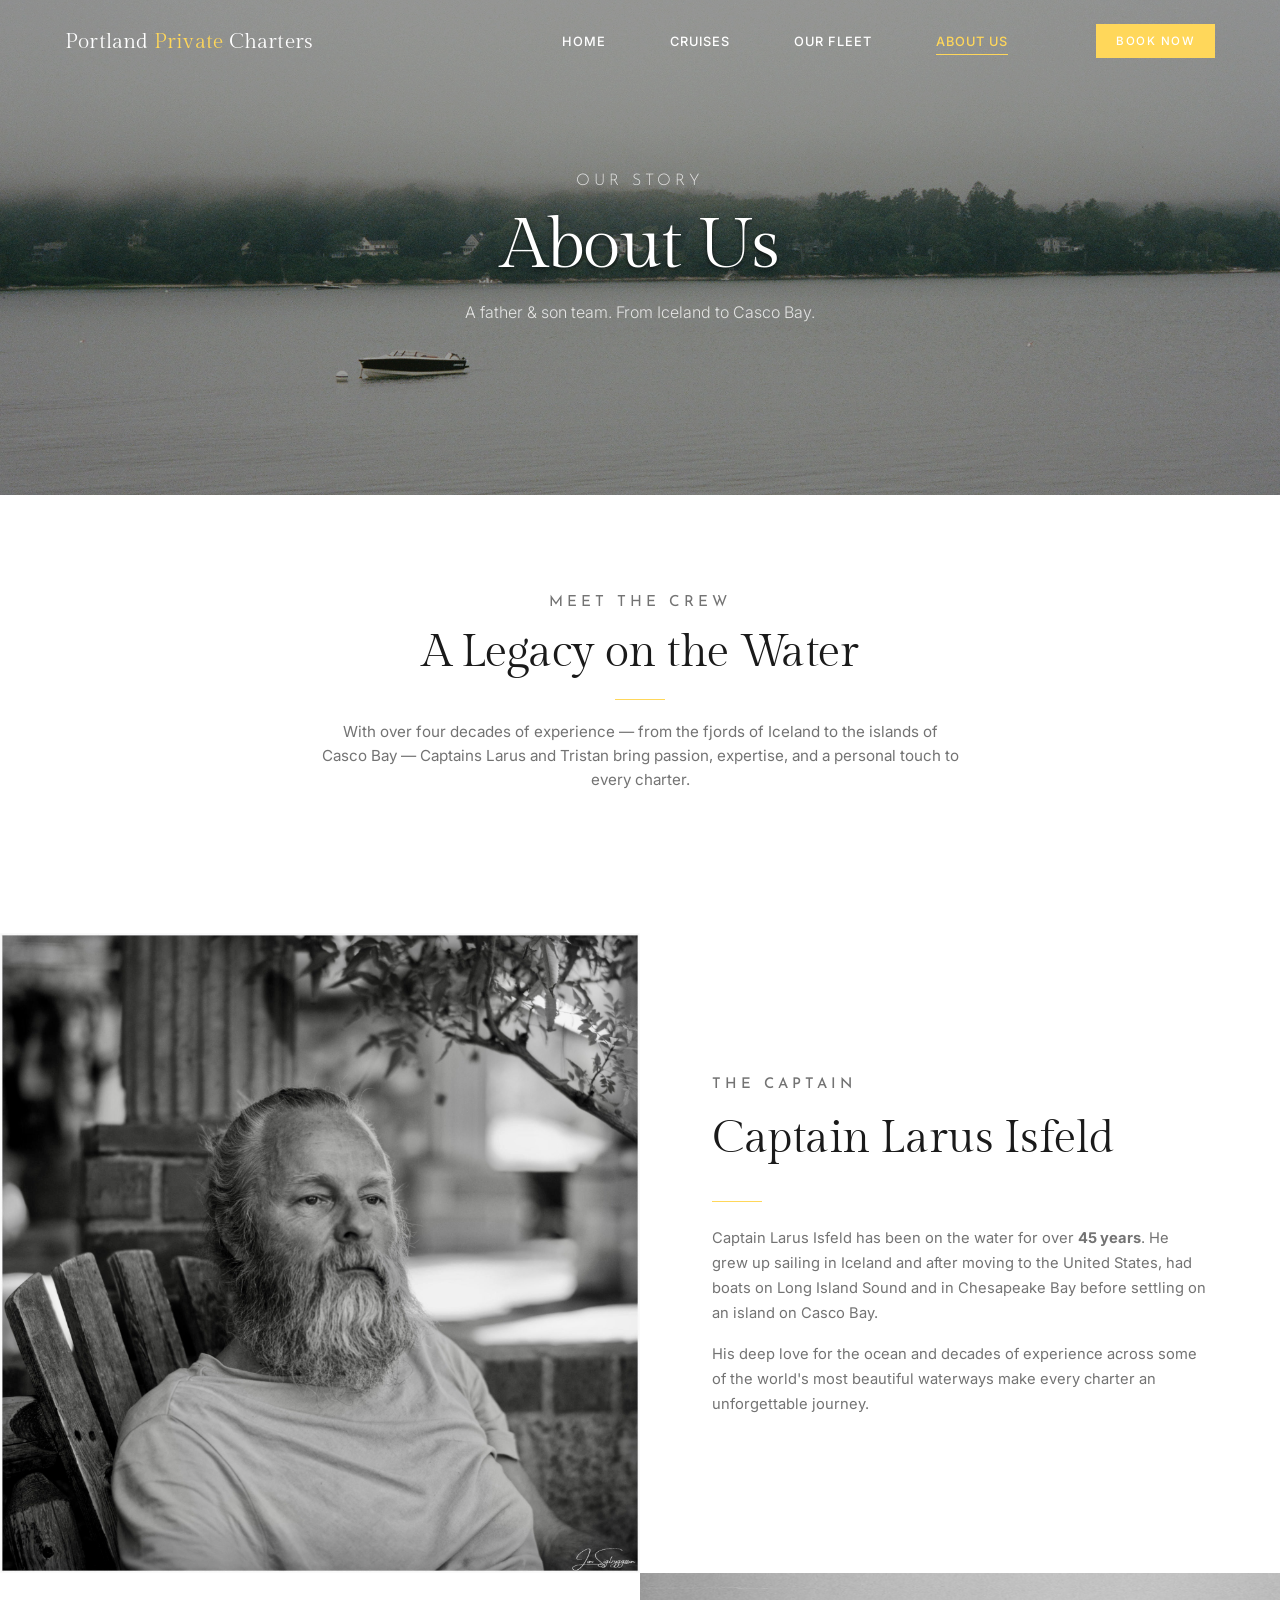
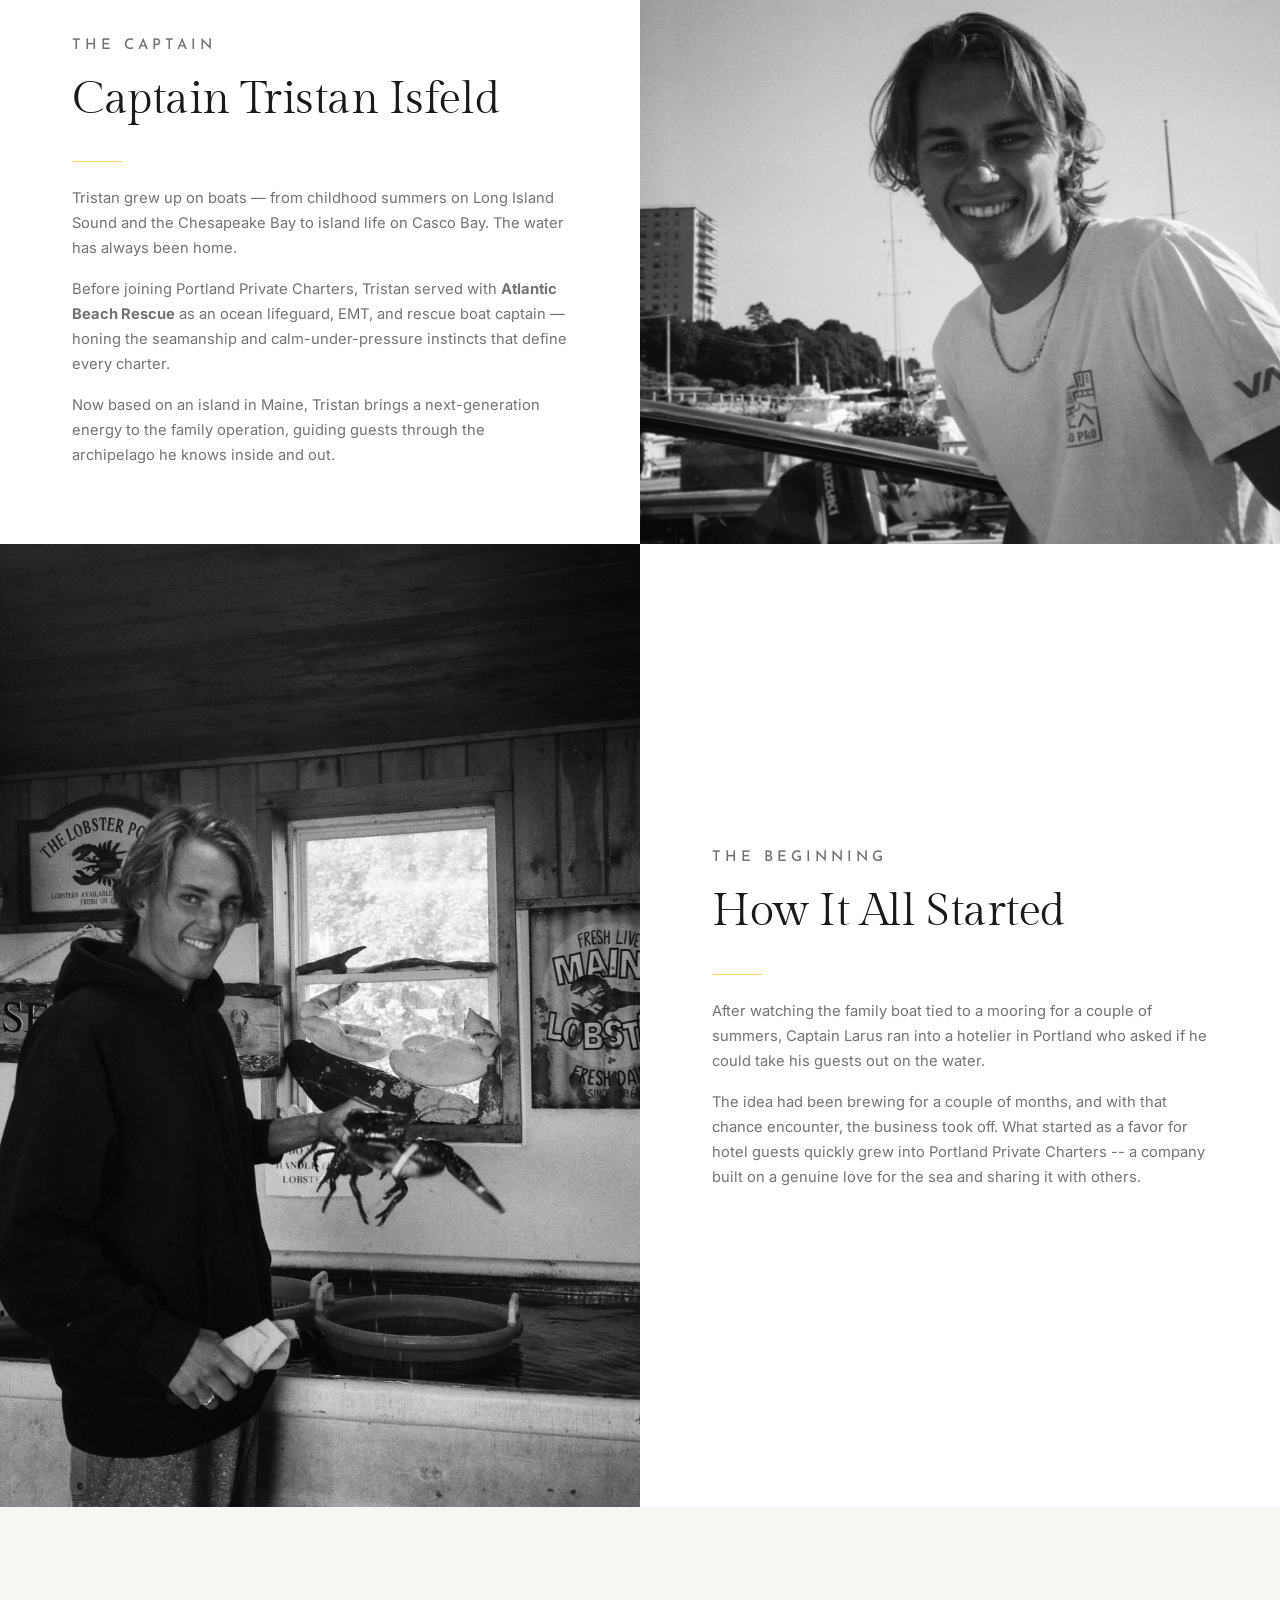
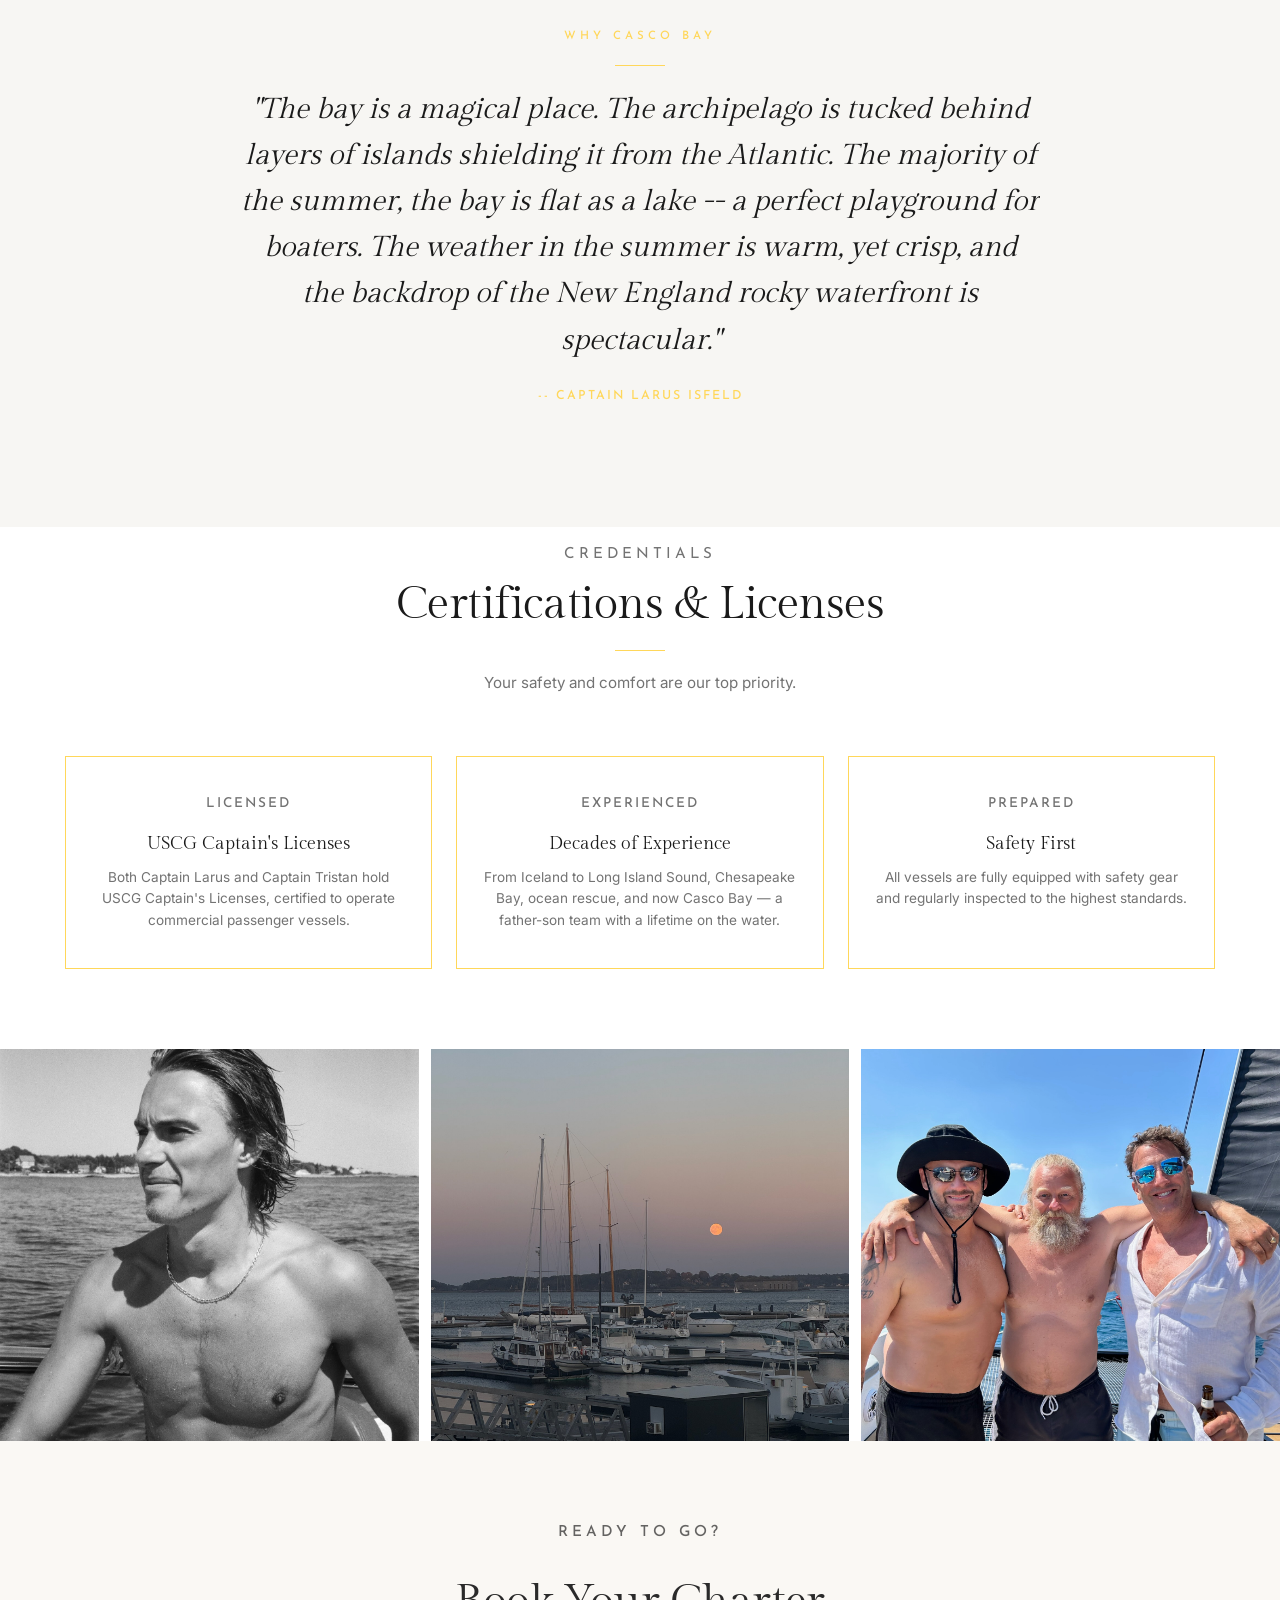
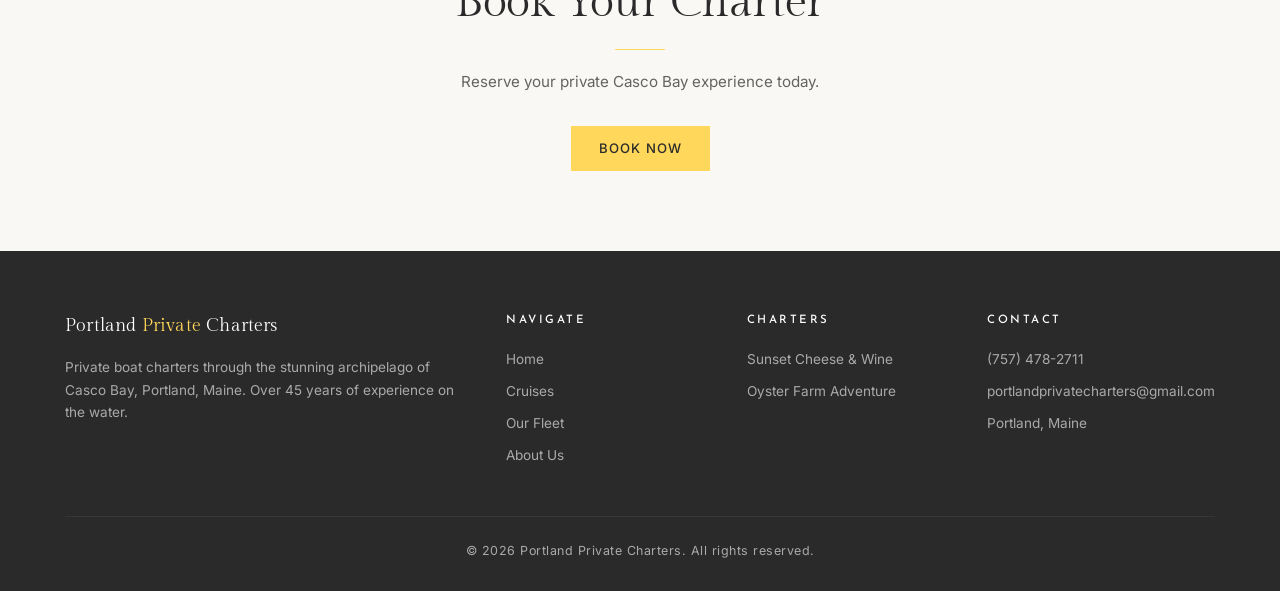
==== about.html @ ce03adc2 "Initial deploy: Portland Private Charters website" ====
<!DOCTYPE html>
<html lang="en">
<head>
  <meta charset="UTF-8">
  <meta name="viewport" content="width=device-width, initial-scale=1.0">
  <title>About Us — Portland Private Charters</title>
  <meta name="description" content="Meet Captains Larus & Tristan Isfeld. A father-son team with decades of experience on the water, from Iceland to Casco Bay. USCG Licensed Captains.">
  <link rel="preconnect" href="https://fonts.googleapis.com">
  <link rel="preconnect" href="https://fonts.gstatic.com" crossorigin>
  <link href="https://fonts.googleapis.com/css2?family=Gilda+Display&family=Inter:wght@300;400;500;600;700&family=Josefin+Sans:wght@300;400;500;700&display=swap" rel="stylesheet">
  <link rel="stylesheet" href="css/style.css">
</head>
<body>

  <!-- Navigation -->
  <nav class="navbar scrolled">
    <div class="container">
      <a href="index.html" class="logo">Portland <span>Private</span> Charters</a>
      <ul class="nav-links">
        <li><a href="index.html">Home</a></li>
        <li><a href="cruises.html">Cruises</a></li>
        <li><a href="fleet.html">Our Fleet</a></li>
        <li><a href="about.html" class="active">About Us</a></li>
        <li><a href="book.html" class="btn btn-gold nav-cta">Book Now</a></li>
      </ul>
      <div class="hamburger">
        <span></span>
        <span></span>
        <span></span>
      </div>
    </div>
  </nav>

  <!-- Page Hero -->
  <section class="page-hero">
    <div class="hero-bg">
      <img src="images/IMG_8127.jpg" alt="Misty morning on Casco Bay with a lone boat">
    </div>
    <div class="hero-overlay"></div>
    <div class="page-hero-content">
      <p class="section-label">Our Story</p>
      <h1>About Us</h1>
      <p>A father & son team. From Iceland to Casco Bay.</p>
    </div>
  </section>

  <!-- Intro -->
  <section class="section">
    <div class="container">
      <div class="section-header reveal-text">
        <p class="section-label">Meet the Crew</p>
        <h2>A Legacy on the Water</h2>
        <div class="gold-line gold-line-animate"></div>
        <p>With over four decades of experience — from the fjords of Iceland to the islands of Casco Bay — Captains Larus and Tristan bring passion, expertise, and a personal touch to every charter.</p>
      </div>
    </div>
  </section>

  <!-- Captain Story — split section -->
  <div class="split-section">
    <div class="split-image reveal-left">
      <img src="images/IMG_0747.jpg" alt="Captain Larus Isfeld">
    </div>
    <div class="split-text reveal-text">
      <p class="section-label">The Captain</p>
      <h2>Captain Larus Isfeld</h2>
      <div class="gold-line gold-line-left gold-line-animate"></div>
      <p>Captain Larus Isfeld has been on the water for over <strong>45 years</strong>. He grew up sailing in Iceland and after moving to the United States, had boats on Long Island Sound and in Chesapeake Bay before settling on an island on Casco Bay.</p>
      <p>His deep love for the ocean and decades of experience across some of the world's most beautiful waterways make every charter an unforgettable journey.</p>
    </div>
  </div>

  <!-- Captain Tristan — split section reversed -->
  <div class="split-section reverse">
    <div class="split-image reveal-right">
      <img src="images/831530010009-2 (1).jpg" alt="Captain Tristan Isfeld">
    </div>
    <div class="split-text reveal-text">
      <p class="section-label">The Captain</p>
      <h2>Captain Tristan Isfeld</h2>
      <div class="gold-line gold-line-left gold-line-animate"></div>
      <p>Tristan grew up on boats — from childhood summers on Long Island Sound and the Chesapeake Bay to island life on Casco Bay. The water has always been home.</p>
      <p>Before joining Portland Private Charters, Tristan served with <strong>Atlantic Beach Rescue</strong> as an ocean lifeguard, EMT, and rescue boat captain — honing the seamanship and calm-under-pressure instincts that define every charter.</p>
      <p>Now based on an island in Maine, Tristan brings a next-generation energy to the family operation, guiding guests through the archipelago he knows inside and out.</p>
    </div>
  </div>

  <!-- How It Started — split section -->
  <div class="split-section">
    <div class="split-image reveal-left">
      <img src="images/831530010032-2 (1).jpg" alt="At the lobster shack">
    </div>
    <div class="split-text reveal-text">
      <p class="section-label">The Beginning</p>
      <h2>How It All Started</h2>
      <div class="gold-line gold-line-left gold-line-animate"></div>
      <p>After watching the family boat tied to a mooring for a couple of summers, Captain Larus ran into a hotelier in Portland who asked if he could take his guests out on the water.</p>
      <p>The idea had been brewing for a couple of months, and with that chance encounter, the business took off. What started as a favor for hotel guests quickly grew into Portland Private Charters -- a company built on a genuine love for the sea and sharing it with others.</p>
    </div>
  </div>

  <!-- Casco Bay Quote -->
  <section class="section section-cream">
    <div class="container">
      <div class="casco-bay-quote reveal-text">
        <p class="section-label">Why Casco Bay</p>
        <div class="gold-line gold-line-animate"></div>
        <blockquote>
          "The bay is a magical place. The archipelago is tucked behind layers of islands shielding it from the Atlantic. The majority of the summer, the bay is flat as a lake -- a perfect playground for boaters. The weather in the summer is warm, yet crisp, and the backdrop of the New England rocky waterfront is spectacular."
        </blockquote>
        <cite>-- Captain Larus Isfeld</cite>
      </div>
    </div>
  </section>

  <!-- Certifications -->
  <section class="section section-light section-flush-top">
    <div class="container">
      <div class="section-header reveal-text">
        <p class="section-label">Credentials</p>
        <h2>Certifications & Licenses</h2>
        <div class="gold-line gold-line-animate"></div>
        <p>Your safety and comfort are our top priority.</p>
      </div>
      <div class="cert-grid reveal-stagger">
        <div class="cert-card">
          <p class="cert-label">Licensed</p>
          <h4>USCG Captain's Licenses</h4>
          <p>Both Captain Larus and Captain Tristan hold USCG Captain's Licenses, certified to operate commercial passenger vessels.</p>
        </div>
        <div class="cert-card">
          <p class="cert-label">Experienced</p>
          <h4>Decades of Experience</h4>
          <p>From Iceland to Long Island Sound, Chesapeake Bay, ocean rescue, and now Casco Bay — a father-son team with a lifetime on the water.</p>
        </div>
        <div class="cert-card">
          <p class="cert-label">Prepared</p>
          <h4>Safety First</h4>
          <p>All vessels are fully equipped with safety gear and regularly inspected to the highest standards.</p>
        </div>
      </div>
    </div>
  </section>

  <!-- Image gallery -->
  <section class="section section-flush">
    <div class="image-gallery reveal-stagger">
      <div class="gallery-item">
        <img src="images/831530010015-2.jpg" alt="Captain on the water, black and white">
      </div>
      <div class="gallery-item">
        <img src="images/IMG_8800.jpg" alt="Marina at moonrise">
      </div>
      <div class="gallery-item">
        <img src="images/IMG_0742.jpg" alt="Captain Larus with friends on a boat">
      </div>
    </div>
  </section>

  <!-- CTA Banner -->
  <section class="cta-banner">
    <p class="section-label">Ready to Go?</p>
    <h2>Book Your Charter</h2>
    <div class="gold-line"></div>
    <p>Reserve your private Casco Bay experience today.</p>
    <a href="book.html" class="btn btn-gold">Book Now</a>
  </section>

  <!-- Footer -->
  <footer class="footer">
    <div class="container">
      <div class="footer-grid">
        <div class="footer-brand">
          <div class="logo">Portland <span>Private</span> Charters</div>
          <p>Private boat charters through the stunning archipelago of Casco Bay, Portland, Maine. Over 45 years of experience on the water.</p>
        </div>
        <div class="footer-col">
          <h4>Navigate</h4>
          <a href="index.html">Home</a>
          <a href="cruises.html">Cruises</a>
          <a href="fleet.html">Our Fleet</a>
          <a href="about.html">About Us</a>
        </div>
        <div class="footer-col">
          <h4>Charters</h4>
          <a href="cruises.html">Sunset Cheese &amp; Wine</a>
          <a href="cruises.html">Oyster Farm Adventure</a>
        </div>
        <div class="footer-col">
          <h4>Contact</h4>
          <a href="tel:+17574782711">(757) 478-2711</a>
          <a href="mailto:portlandprivatecharters@gmail.com">portlandprivatecharters@gmail.com</a>
          <a href="https://maps.app.goo.gl/DPfCNSmucvY8tDir9" target="_blank">Portland, Maine</a>
        </div>
      </div>
      <div class="footer-bottom">
        &copy; 2026 Portland Private Charters. All rights reserved.
      </div>
    </div>
  </footer>

  <script src="js/main.js"></script>
</body>
</html>
---- css/style.css ----
/* ============================================
   Portland Private Charters — Main Stylesheet
   Matched to Framer site design system
   ============================================ */

/* ---------- Reset & Base ---------- */
*, *::before, *::after { box-sizing: border-box; margin: 0; padding: 0; }

:root {
  --gold: #ffd75a;
  --gold-hover: #ffc93c;
  --charcoal: #2a2a2a;
  --white: #ffffff;
  --off-white: #f7f6f3;
  --text: #1a1a1a;
  --text-mid: #737373;
  --text-light: #969696;
  --divider: rgba(0,0,0,0.08);
  --font-display: 'Gilda Display', serif;
  --font-body: 'Inter', sans-serif;
  --font-accent: 'Switzer', 'Josefin Sans', sans-serif;
  --ease: cubic-bezier(0.44, 0, 0.56, 1);
}

html { scroll-behavior: smooth; }

body {
  font-family: var(--font-body);
  color: var(--text);
  line-height: 1.6;
  background: var(--white);
  font-weight: 400;
  -webkit-font-smoothing: antialiased;
  -moz-osx-font-smoothing: grayscale;
}

a { text-decoration: none; color: inherit; }
ul { list-style: none; }
img { max-width: 100%; display: block; }

.container {
  max-width: 1200px;
  margin: 0 auto;
  padding: 0 25px;
}

/* ---------- Typography ---------- */
h1, h2, h3, h4 { font-family: var(--font-display); font-weight: 400; }

h1 { font-size: clamp(2.6rem, 5.5vw, 4.5rem); line-height: 1.1; letter-spacing: -0.02em; }
h2 { font-size: clamp(1.8rem, 3.5vw, 3rem); line-height: 1.15; letter-spacing: -0.01em; }
h3 { font-size: clamp(1.3rem, 2.5vw, 1.8rem); line-height: 1.25; }

.section-label {
  font-family: var(--font-accent);
  text-transform: uppercase;
  letter-spacing: 4px;
  font-size: 0.72rem;
  font-weight: 500;
  color: var(--gold);
  margin-bottom: 12px;
}

/* ---------- Buttons ---------- */
.btn {
  display: inline-block;
  padding: 12px 28px;
  font-family: var(--font-body);
  font-size: 0.82rem;
  font-weight: 500;
  letter-spacing: 1px;
  text-transform: uppercase;
  border: none;
  cursor: pointer;
  transition: color 0.4s var(--ease), background 0.4s var(--ease), border-color 0.4s var(--ease), transform 0.4s var(--ease), box-shadow 0.4s var(--ease);
}

.btn-gold {
  background: var(--gold);
  color: var(--charcoal);
}
.btn-gold:hover {
  background: var(--gold-hover);
  transform: translateY(-1px);
  box-shadow: 0 4px 16px rgba(255,215,90,0.3);
}

.btn-outline {
  background: transparent;
  color: var(--white);
  border: 1px solid rgba(255,255,255,0.6);
}
.btn-outline:hover {
  color: #dedede;
  border-color: #dedede;
}

.btn-outline-dark {
  background: transparent;
  color: var(--charcoal);
  border: 1px solid rgba(0,0,0,0.2);
}
.btn-outline-dark:hover {
  border-color: var(--charcoal);
  background: var(--charcoal);
  color: var(--white);
}

/* ---------- Navigation ---------- */
.navbar {
  position: fixed;
  top: 0;
  left: 0;
  width: 100%;
  z-index: 10;
  padding: 24px 0;
  transition: all 0.4s var(--ease);
}

.navbar.scrolled {
  background: rgba(42, 42, 42, 0.95);
  backdrop-filter: blur(12px);
  -webkit-backdrop-filter: blur(12px);
  padding: 16px 0;
}

.navbar .container {
  display: flex;
  align-items: center;
  justify-content: space-between;
}

.logo {
  font-family: var(--font-display);
  font-size: 1.3rem;
  color: var(--white);
  white-space: nowrap;
  letter-spacing: 0.01em;
}
.logo span { color: var(--gold); }

.nav-links {
  display: flex;
  gap: 64px;
  align-items: center;
}

.nav-links a {
  color: var(--white);
  font-family: var(--font-body);
  font-size: 0.8rem;
  font-weight: 500;
  letter-spacing: 1px;
  text-transform: uppercase;
  transition: color 0.4s var(--ease);
  position: relative;
}

.nav-links a::after {
  content: '';
  position: absolute;
  bottom: -6px;
  left: 0;
  width: 0;
  height: 1px;
  background: var(--gold);
  transition: width 0.4s var(--ease);
}

.nav-links a:hover { color: #dedede; }
.nav-links a.active { color: var(--gold); }
.nav-links a:hover::after,
.nav-links a.active::after { width: 100%; }

.nav-cta { margin-left: 24px; }
.nav-cta.btn { padding: 8px 20px; font-size: 0.72rem; letter-spacing: 1.5px; }

/* Hamburger */
.hamburger {
  display: none;
  flex-direction: column;
  gap: 6px;
  cursor: pointer;
  z-index: 11;
}
.hamburger span {
  width: 24px;
  height: 1.5px;
  background: var(--white);
  transition: all 0.4s var(--ease);
}
.hamburger.open span:nth-child(1) { transform: rotate(45deg) translate(5px, 5px); }
.hamburger.open span:nth-child(2) { opacity: 0; }
.hamburger.open span:nth-child(3) { transform: rotate(-45deg) translate(5px, -5px); }

/* ---------- Hero ---------- */
.hero {
  position: relative;
  height: 100vh;
  min-height: 600px;
  display: flex;
  align-items: center;
  justify-content: center;
  text-align: center;
  color: var(--white);
  overflow: hidden;
}

.hero-bg {
  position: absolute;
  inset: 0;
  background: var(--charcoal);
  z-index: 0;
  will-change: transform;
}

.hero-bg img {
  width: 100%;
  height: 100%;
  object-fit: cover;
  opacity: 0.75;
}

.hero-overlay {
  position: absolute;
  inset: 0;
  background: rgba(0, 0, 0, 0.1);
  z-index: 1;
}

.hero-content {
  position: relative;
  z-index: 2;
  max-width: 820px;
  padding: 0 25px;
}

.hero-content .section-label { color: var(--gold); margin-bottom: 20px; }

.hero-content h1 {
  margin-bottom: 24px;
  text-shadow: 0 2px 4px rgba(0, 0, 0, 0.6);
}

.hero-content p {
  font-size: 1.05rem;
  font-weight: 300;
  color: rgba(255,255,255,0.85);
  max-width: 560px;
  margin: 0 auto 40px;
  line-height: 1.7;
  text-shadow: 0 1px 3px rgba(0, 0, 0, 0.5);
}

.hero-buttons {
  display: flex;
  gap: 16px;
  justify-content: center;
  flex-wrap: wrap;
}

.hero-scroll {
  position: absolute;
  bottom: 40px;
  left: 50%;
  transform: translateX(-50%);
  z-index: 2;
  color: rgba(255,255,255,0.5);
  font-size: 0.7rem;
  letter-spacing: 3px;
  text-transform: uppercase;
  text-align: center;
  font-family: var(--font-accent);
}
.hero-scroll .arrow {
  display: block;
  margin-top: 10px;
  font-size: 1.1rem;
  animation: bounce 2.5s infinite;
}
@keyframes bounce {
  0%, 100% { transform: translateY(0); }
  50% { transform: translateY(6px); }
}

/* ---------- Page Hero (inner pages) ---------- */
.page-hero {
  position: relative;
  height: 55vh;
  min-height: 400px;
  display: flex;
  align-items: center;
  justify-content: center;
  text-align: center;
  color: var(--white);
  overflow: hidden;
}

.page-hero .hero-bg {
  position: absolute;
  inset: 0;
  z-index: 0;
  background: var(--charcoal);
  will-change: transform;
}
.page-hero .hero-bg img {
  width: 100%;
  height: 100%;
  object-fit: cover;
  opacity: 0.7;
}
.page-hero .hero-overlay {
  position: absolute;
  inset: 0;
  background: rgba(0, 0, 0, 0.12);
  z-index: 1;
}

.page-hero-content { position: relative; z-index: 2; }
.page-hero-content .section-label { margin-bottom: 12px; }
.page-hero-content h1 {
  margin-bottom: 16px;
  text-shadow: 0 2px 4px rgba(0,0,0,0.6);
}
.page-hero-content p {
  font-size: 1rem;
  font-weight: 300;
  color: rgba(255,255,255,0.78);
  max-width: 520px;
  margin: 0 auto;
}

/* ---------- Full-width Image Band ---------- */
.image-band {
  position: relative;
  height: 70vh;
  min-height: 400px;
  overflow: hidden;
}
.image-band img {
  width: 100%;
  height: 100%;
  object-fit: cover;
  will-change: transform;
}
.image-band-overlay {
  position: absolute;
  inset: 0;
  background: rgba(0,0,0,0.15);
  z-index: 1;
}
.image-band-content {
  position: absolute;
  inset: 0;
  z-index: 2;
  display: flex;
  align-items: center;
  justify-content: center;
  text-align: center;
  color: var(--white);
  padding: 0 25px;
}
.image-band-content h2 {
  text-shadow: 0 1px 2px rgba(0,0,0,0.6);
  max-width: 700px;
}

/* ---------- Section Shared ---------- */
.section { padding: 80px 0; }
.section-dark { background: var(--charcoal); color: var(--white); }
.section-cream { background: var(--off-white); }
.section-header {
  text-align: center;
  max-width: 640px;
  margin: 0 auto 60px;
}
.section-header p {
  margin-top: 16px;
  color: var(--text-mid);
  font-size: 0.95rem;
  font-weight: 400;
}
.section-dark .section-header p { color: rgba(255,255,255,0.65); }

/* ---------- Gold Divider ---------- */
.gold-line {
  width: 50px;
  height: 1px;
  background: var(--gold);
  margin: 20px auto;
}
.gold-line-left { margin: 16px 0 24px; }

/* ---------- Section Spacing Utilities ---------- */
.section-flush-top { padding-top: 0; }
.section-flush-bottom { padding-bottom: 0; }
.section-flush { padding-top: 0; padding-bottom: 0; }

/* ---------- Fleet Model Info ---------- */
.fleet-model { font-size: 0.82rem; color: var(--text-light); margin-top: 4px; }
.fleet-model strong { color: var(--text); }
.split-text .btn { margin-top: 16px; }

/* ---------- Fleet Gallery Frame ---------- */
.fleet-gallery-frame {
  border: 1px solid var(--gold);
  padding: 36px;
  background: var(--white);
}
.fleet-gallery-frame .section-label {
  margin-bottom: 12px;
}
.fleet-gallery-frame .gold-line {
  margin-bottom: 28px;
}

/* ---------- Image Grid Gallery ---------- */
.image-gallery {
  display: grid;
  grid-template-columns: repeat(3, 1fr);
  gap: 12px;
}
.image-gallery .gallery-item {
  overflow: hidden;
  aspect-ratio: 1.068;
}
.image-gallery .gallery-item.tall {
  grid-row: span 2;
  aspect-ratio: auto;
}
.image-gallery .gallery-item.wide {
  grid-column: span 2;
  aspect-ratio: auto;
}
.image-gallery .gallery-item img {
  width: 100%;
  height: 100%;
  object-fit: cover;
  transition: transform 0.6s var(--ease);
}
.image-gallery .gallery-item:hover img {
  transform: scale(1.04);
}

/* ---------- Feature Cards ---------- */
.features-grid {
  display: grid;
  grid-template-columns: repeat(3, 1fr);
  gap: 24px;
}

.feature-card {
  text-align: center;
  padding: 42px 28px;
  background: var(--white);
  border: 1px solid var(--divider);
  transition: all 0.4s var(--ease);
}

.feature-card:hover {
  transform: translateY(-4px);
  box-shadow: 0 8px 28px rgba(0,0,0,0.08);
  border-color: var(--gold);
}

.feature-icon {
  font-size: 1.4rem;
  margin-bottom: 20px;
  color: var(--gold);
  font-family: var(--font-accent);
  font-weight: 700;
  letter-spacing: 2px;
  text-transform: uppercase;
}

.feature-card h3 { margin-bottom: 14px; }
.feature-card p {
  color: var(--text-mid);
  font-size: 0.88rem;
  line-height: 1.65;
  font-weight: 400;
}

/* ---------- About Preview (home) ---------- */
.about-preview {
  display: grid;
  grid-template-columns: 1fr 1fr;
  gap: 72px;
  align-items: center;
}

.about-image {
  position: relative;
  overflow: hidden;
}

.about-image img {
  width: 100%;
  height: 100%;
  object-fit: cover;
  transition: transform 0.6s var(--ease);
}
.about-image:hover img { transform: scale(1.03); }

.about-image-accent {
  position: absolute;
  bottom: -10px;
  right: -10px;
  width: 45%;
  height: 45%;
  border: 1px solid var(--gold);
  z-index: -1;
}

.about-text .section-label { text-align: left; }
.about-text h2 { margin-bottom: 24px; }
.about-text p {
  color: var(--text-mid);
  margin-bottom: 16px;
  font-size: 0.92rem;
  line-height: 1.7;
  font-weight: 400;
}

.stat-row {
  display: flex;
  gap: 42px;
  margin: 32px 0;
}

.stat { text-align: center; }
.stat-number {
  font-family: var(--font-display);
  font-size: 2.4rem;
  color: var(--gold);
  display: block;
  line-height: 1.1;
}
.stat-label {
  font-size: 0.72rem;
  text-transform: uppercase;
  letter-spacing: 2px;
  color: var(--text-light);
  font-weight: 500;
  margin-top: 6px;
}

/* ---------- Two-col image + text ---------- */
.split-section {
  display: grid;
  grid-template-columns: 1fr 1fr;
  min-height: 500px;
}
.split-section.reverse .split-image { order: 2; }
.split-section.reverse .split-text { order: 1; }

.split-image {
  overflow: hidden;
  position: relative;
}
.split-image img {
  width: 100%;
  height: 100%;
  object-fit: cover;
  will-change: transform;
  transition: transform 0.6s var(--ease);
}
.split-image:hover img { transform: scale(1.03); }

.split-text {
  display: flex;
  flex-direction: column;
  justify-content: center;
  padding: 60px 72px;
}
.split-text .section-label { text-align: left; }
.split-text h2 { margin-bottom: 20px; }
.split-text p {
  color: var(--text-mid);
  font-size: 0.92rem;
  margin-bottom: 16px;
  line-height: 1.7;
}

/* ---------- Cruises Grid ---------- */
.cruises-grid {
  display: grid;
  grid-template-columns: 1fr;
  gap: 56px;
}

.cruise-card {
  background: var(--white);
  overflow: hidden;
  border: 1px solid var(--divider);
  border-radius: 6px;
  transition: all 0.4s var(--ease);
}
.cruise-card:hover {
  box-shadow: 0 8px 28px rgba(0,0,0,0.08);
  transform: translateY(-3px);
  border-color: var(--gold);
}

.cruise-card-image {
  height: 340px;
  overflow: hidden;
}
.cruise-card-image img {
  width: 100%;
  height: 100%;
  object-fit: cover;
  transition: transform 0.6s var(--ease);
}
.cruise-card:hover .cruise-card-image img { transform: scale(1.04); }

.cruise-card-body { padding: 36px 40px 40px; }
.cruise-card-body h3 { margin-bottom: 14px; }
.cruise-card-body p {
  color: var(--text-mid);
  font-size: 0.92rem;
  margin-bottom: 24px;
  line-height: 1.75;
}

.cruise-boat-options {
  margin-bottom: 28px;
}
.cruise-boat-option {
  padding: 16px 0;
  border-bottom: 1px solid rgba(0,0,0,0.08);
  font-size: 0.88rem;
  color: var(--text-light);
  line-height: 1.6;
}
.cruise-boat-option:last-of-type {
  border-bottom: none;
}
.cruise-boat-option .cruise-details {
  margin-bottom: 0;
  margin-top: 12px;
}

.cruise-details {
  display: flex;
  gap: 32px;
  margin-bottom: 28px;
  flex-wrap: wrap;
}

.cruise-detail {
  font-size: 0.72rem;
  text-transform: uppercase;
  letter-spacing: 1.5px;
  color: var(--text-light);
  font-weight: 500;
}
.cruise-detail strong {
  color: var(--text);
  display: block;
  margin-top: 6px;
  font-family: var(--font-display);
  font-size: 1.05rem;
  font-weight: 400;
}

/* ---------- Cruise Card Expanded ---------- */
.cruise-card-expanded .cruise-card-image {
  height: 420px;
}

.cruise-highlights {
  margin: 32px 0;
  padding: 32px 36px;
  border: 1px solid var(--gold);
  background: var(--off-white);
}
.cruise-highlights h4 {
  font-family: var(--font-display);
  font-size: 1.1rem;
  margin-bottom: 24px;
  color: var(--text);
}
.highlights-list {
  list-style: none;
  padding: 0;
  margin: 0;
  display: flex;
  flex-direction: column;
  gap: 0;
}
.highlights-list li {
  display: flex;
  flex-direction: column;
  gap: 6px;
  padding: 18px 0 18px 24px;
  position: relative;
}
.highlights-list li::before {
  content: '';
  position: absolute;
  left: 0;
  top: 24px;
  width: 8px;
  height: 8px;
  background: var(--gold);
  border-radius: 50%;
}
.highlights-list li:not(:last-child) {
  border-bottom: 1px dashed var(--divider);
}
.highlights-list li strong {
  font-size: 0.9rem;
  color: var(--text);
  font-weight: 600;
}
.highlights-list li span {
  font-size: 0.85rem;
  color: var(--text-mid);
  line-height: 1.7;
}

.cruise-gallery {
  display: grid;
  grid-template-columns: repeat(3, 1fr);
  gap: 14px;
  margin-bottom: 32px;
}
.cruise-gallery img {
  width: 100%;
  height: 220px;
  object-fit: cover;
  border-radius: 6px;
  transition: transform 0.4s var(--ease);
}
.cruise-gallery img:hover {
  transform: scale(1.03);
}

/* ---------- Fleet Grid ---------- */
.fleet-grid {
  display: grid;
  grid-template-columns: repeat(auto-fit, minmax(360px, 1fr));
  gap: 24px;
}

.fleet-card {
  background: var(--white);
  overflow: hidden;
  border: 1px solid var(--divider);
  transition: all 0.4s var(--ease);
}
.fleet-card:hover { box-shadow: 0 8px 28px rgba(0,0,0,0.08); }

.fleet-card-image {
  height: 320px;
  overflow: hidden;
}
.fleet-card-image img {
  width: 100%;
  height: 100%;
  object-fit: cover;
  transition: transform 0.6s var(--ease);
}
.fleet-card:hover .fleet-card-image img { transform: scale(1.04); }

.fleet-card-body { padding: 28px; }
.fleet-card-body h3 { margin-bottom: 6px; }
.fleet-card-body .fleet-type {
  font-family: var(--font-accent);
  font-size: 0.72rem;
  text-transform: uppercase;
  letter-spacing: 2px;
  color: var(--gold);
  margin-bottom: 16px;
  font-weight: 500;
}
.fleet-card-body p {
  color: var(--text-mid);
  font-size: 0.88rem;
  margin-bottom: 20px;
  line-height: 1.65;
}

.fleet-specs {
  display: grid;
  grid-template-columns: repeat(3, 1fr);
  gap: 16px;
  padding-top: 20px;
  border-top: 1px solid var(--divider);
}
.fleet-spec {
  text-align: center;
  font-size: 0.72rem;
  text-transform: uppercase;
  letter-spacing: 1.5px;
  color: var(--text-light);
  font-weight: 500;
}
.fleet-spec strong {
  display: block;
  font-family: var(--font-display);
  font-size: 1.1rem;
  font-weight: 400;
  color: var(--text);
  margin-bottom: 4px;
}

/* ---------- About Page ---------- */

/* Casco Bay section */
.casco-bay-quote {
  text-align: center;
  max-width: 800px;
  margin: 0 auto;
  padding: 40px 0;
}
.casco-bay-quote blockquote {
  font-family: var(--font-display);
  font-size: clamp(1.3rem, 2.5vw, 1.8rem);
  line-height: 1.6;
  color: var(--white);
  font-style: italic;
}
.casco-bay-quote cite {
  display: block;
  margin-top: 24px;
  font-style: normal;
  font-family: var(--font-accent);
  font-size: 0.78rem;
  letter-spacing: 2px;
  text-transform: uppercase;
  color: var(--gold);
  font-weight: 500;
}

/* Light-mode quote (when inside section-cream) */
.section-cream .casco-bay-quote blockquote {
  color: var(--text);
}
.section-cream .section-header p {
  color: var(--text-mid);
}

/* Certifications */
.cert-grid {
  display: grid;
  grid-template-columns: repeat(auto-fit, minmax(250px, 1fr));
  gap: 24px;
  margin-top: 40px;
}
.cert-card {
  text-align: center;
  padding: 36px 24px;
  border: 1px solid rgba(255,255,255,0.08);
  transition: border-color 0.4s var(--ease);
}
.cert-card:hover { border-color: var(--gold); }
.cert-card h4 { margin-bottom: 8px; font-size: 1.1rem; }
.cert-card p { color: rgba(255,255,255,0.6); font-size: 0.85rem; line-height: 1.6; }
.cert-label {
  font-family: var(--font-accent);
  font-size: 0.72rem;
  letter-spacing: 2px;
  text-transform: uppercase;
  color: var(--gold);
  font-weight: 500;
  margin-bottom: 16px;
}

/* Light-mode cert cards */
.section-cream .cert-card,
.section-light .cert-card {
  border-color: var(--gold);
  background: var(--white);
}
.section-cream .cert-card h4,
.section-light .cert-card h4 {
  color: var(--text);
}
.section-cream .cert-card p,
.section-light .cert-card p {
  color: var(--text-mid);
}

/* ---------- CTA Banner ---------- */
.cta-banner {
  text-align: center;
  padding: 80px 25px;
  background: var(--cream, #faf8f4);
  color: var(--charcoal);
}
.cta-banner h2 { margin-bottom: 16px; }
.cta-banner p {
  color: rgba(0,0,0,0.6);
  max-width: 480px;
  margin: 0 auto 32px;
  font-size: 0.95rem;
}

/* ---------- Footer ---------- */
.footer {
  background: var(--charcoal);
  color: rgba(255,255,255,0.6);
  padding: 60px 0 30px;
}

.footer-grid {
  display: grid;
  grid-template-columns: 2fr 1fr 1fr 1fr;
  gap: 40px;
  margin-bottom: 40px;
}

.footer-brand .logo { font-size: 1.15rem; margin-bottom: 16px; }
.footer-brand p { font-size: 0.85rem; line-height: 1.65; }

.footer-col h4 {
  font-family: var(--font-accent);
  font-size: 0.72rem;
  text-transform: uppercase;
  letter-spacing: 2.5px;
  color: var(--white);
  margin-bottom: 20px;
  font-weight: 500;
}
.footer-col a {
  display: block;
  font-size: 0.85rem;
  margin-bottom: 10px;
  transition: color 0.4s var(--ease);
}
.footer-col a:hover { color: var(--gold); }

.footer-bottom {
  border-top: 1px solid rgba(255,255,255,0.06);
  padding-top: 24px;
  text-align: center;
  font-size: 0.78rem;
  letter-spacing: 0.5px;
}

/* ---------- Hero Contact ---------- */
.hero-contact {
  margin-top: 52px;
  font-size: 0.82rem;
  color: rgba(255,255,255,0.65);
  font-weight: 400;
  letter-spacing: 0.5px;
}
.hero-contact a {
  color: rgba(255,255,255,0.65);
  transition: color 0.4s var(--ease);
}
.hero-contact a:hover { color: var(--gold); }

/* ---------- Quick Info Bar ---------- */
.info-bar {
  background: var(--charcoal);
  padding: 28px 0;
  border-bottom: 1px solid rgba(255,255,255,0.06);
}
.info-bar-grid {
  display: grid;
  grid-template-columns: repeat(5, 1fr);
  gap: 24px;
  text-align: center;
}
.info-bar-item { padding: 0 12px; }
.info-bar-value {
  display: block;
  font-family: var(--font-display);
  font-size: 1.2rem;
  color: var(--gold);
  margin-bottom: 4px;
}
.info-bar-value a { color: var(--gold); }
.info-bar-value a:hover { color: var(--gold-hover); }
.info-bar-label {
  font-family: var(--font-accent);
  font-size: 0.68rem;
  text-transform: uppercase;
  letter-spacing: 2px;
  color: rgba(255,255,255,0.55);
  font-weight: 500;
}

/* ---------- Cruises Preview (Home) ---------- */
.cruises-preview-grid {
  display: grid;
  grid-template-columns: repeat(2, 1fr);
  gap: 32px;
  margin: 0 auto;
}
.cruise-preview-card {
  background: var(--white);
  border: 1px solid var(--divider);
  border-radius: 6px;
  overflow: hidden;
  transition: all 0.4s var(--ease);
}
.cruise-preview-card:hover {
  box-shadow: 0 8px 28px rgba(0,0,0,0.08);
  transform: translateY(-3px);
  border-color: var(--gold);
}
.cruise-preview-image {
  height: 260px;
  overflow: hidden;
}
.cruise-preview-image img {
  width: 100%;
  height: 100%;
  object-fit: cover;
  transition: transform 0.6s var(--ease);
}
.cruise-preview-card:hover .cruise-preview-image img { transform: scale(1.04); }
.cruise-preview-body { padding: 32px 36px 36px; }
.cruise-preview-body h3 { margin-bottom: 14px; }
.cruise-preview-body p {
  color: var(--text-mid);
  font-size: 0.92rem;
  margin-bottom: 16px;
  line-height: 1.75;
}
.section-link {
  text-align: center;
  margin-top: 48px;
}

/* ---------- What's Included Grid ---------- */
.includes-grid {
  display: grid;
  grid-template-columns: repeat(3, 1fr);
  gap: 24px;
}
.includes-item {
  padding: 32px 28px;
  border-top: 3px solid var(--gold);
  background: var(--off-white);
}
.includes-item h4 {
  font-size: 1.1rem;
  margin-bottom: 10px;
}
.includes-item p {
  color: var(--text-mid);
  font-size: 0.88rem;
  line-height: 1.65;
}

/* ---------- Testimonials ---------- */
.testimonials-grid {
  display: grid;
  grid-template-columns: repeat(3, 1fr);
  gap: 24px;
}
.testimonial-card {
  text-align: center;
  padding: 36px 24px;
  border: 1px solid rgba(255,255,255,0.08);
  transition: border-color 0.4s var(--ease);
}
.testimonial-card:hover { border-color: var(--gold); }
.testimonial-quote {
  font-family: var(--font-display);
  font-style: italic;
  font-size: 1rem;
  line-height: 1.7;
  color: rgba(255,255,255,0.85);
  margin-bottom: 20px;
}
.testimonial-name {
  font-family: var(--font-accent);
  font-size: 0.82rem;
  font-weight: 500;
  color: var(--gold);
  letter-spacing: 1px;
  text-transform: uppercase;
}
.testimonial-detail {
  font-size: 0.78rem;
  color: rgba(255,255,255,0.55);
  margin-top: 4px;
}

/* ---------- FAQ Accordion ---------- */
.faq-list {
  max-width: 760px;
  margin: 0 auto;
}
.faq-item {
  border-bottom: 1px solid var(--divider);
}
.faq-question {
  width: 100%;
  text-align: left;
  background: none;
  border: none;
  padding: 20px 0;
  font-family: var(--font-display);
  font-size: 1.1rem;
  color: var(--text);
  cursor: pointer;
  display: flex;
  justify-content: space-between;
  align-items: center;
  transition: color 0.3s var(--ease);
}
.faq-question::after {
  content: '+';
  font-family: var(--font-body);
  font-size: 1.3rem;
  color: var(--gold);
  transition: transform 0.3s var(--ease);
  flex-shrink: 0;
  margin-left: 16px;
}
.faq-item.open .faq-question::after {
  transform: rotate(45deg);
}
.faq-question:hover { color: var(--gold); }
.faq-answer {
  max-height: 0;
  overflow: hidden;
  transition: max-height 0.4s var(--ease), padding 0.4s var(--ease);
}
.faq-item.open .faq-answer {
  max-height: 300px;
}
.faq-answer p {
  padding-bottom: 20px;
  color: var(--text-mid);
  font-size: 0.9rem;
  line-height: 1.7;
}

/* ---------- CTA Enhanced ---------- */
.cta-phone {
  display: block;
  font-family: var(--font-display);
  font-size: clamp(1.6rem, 3vw, 2.4rem);
  color: var(--gold);
  margin-bottom: 24px;
  transition: color 0.4s var(--ease);
}
.cta-phone:hover { color: var(--gold-hover); }
.cta-buttons {
  display: flex;
  gap: 16px;
  justify-content: center;
  flex-wrap: wrap;
}

/* ---------- Footer Social ---------- */
.footer-social {
  display: flex;
  justify-content: center;
  gap: 20px;
  padding-bottom: 24px;
}
.footer-social a {
  color: rgba(255,255,255,0.55);
  transition: color 0.4s var(--ease);
}
.footer-social a:hover { color: var(--gold); }

/* ---------- Booking Form ---------- */
.booking-form {
  max-width: 720px;
  margin: 0 auto;
}

.form-grid {
  display: grid;
  grid-template-columns: 1fr 1fr;
  gap: 20px 24px;
}

.form-group label {
  display: block;
  font-family: var(--font-accent);
  font-size: 0.72rem;
  font-weight: 500;
  text-transform: uppercase;
  letter-spacing: 2px;
  color: var(--text-mid);
  margin-bottom: 8px;
}

.form-group input,
.form-group select,
.form-group textarea {
  width: 100%;
  padding: 12px 14px;
  font-family: var(--font-body);
  font-size: 0.92rem;
  color: var(--text);
  background: var(--white);
  border: 1px solid var(--divider);
  border-radius: 0;
  transition: border-color 0.3s var(--ease);
  -webkit-appearance: none;
  appearance: none;
}

.form-group input:focus,
.form-group select:focus,
.form-group textarea:focus {
  outline: none;
  border-color: var(--gold);
}

.form-group select {
  background-image: url("data:image/svg+xml,%3Csvg width='10' height='6' viewBox='0 0 10 6' xmlns='http://www.w3.org/2000/svg'%3E%3Cpath d='M1 1l4 4 4-4' stroke='%23737373' stroke-width='1.5' fill='none'/%3E%3C/svg%3E");
  background-repeat: no-repeat;
  background-position: right 14px center;
  padding-right: 36px;
}

.form-group-guests {
  display: flex;
  gap: 16px;
}
.guest-field { flex: 1; }

.form-note {
  font-size: 0.82rem;
  color: var(--text-light);
  margin: 12px 0 20px;
}

.form-full {
  margin-bottom: 8px;
}

.form-submit {
  display: block;
  width: 100%;
  max-width: 280px;
  margin: 24px auto 0;
  text-align: center;
}

#form-status {
  text-align: center;
  padding: 0;
  font-size: 0.9rem;
  margin-top: 8px;
}
#form-status.success {
  color: #2e7d32;
  background: #e8f5e9;
  padding: 14px;
}
#form-status.error {
  color: #c62828;
  background: #ffebee;
  padding: 14px;
}

.direct-contact {
  text-align: center;
  margin-top: 48px;
  padding-top: 32px;
  border-top: 1px solid var(--divider);
}
.direct-contact p {
  font-size: 0.92rem;
  color: var(--text-mid);
  margin-bottom: 6px;
}
.direct-contact a {
  color: var(--gold);
  transition: color 0.3s var(--ease);
}
.direct-contact a:hover {
  color: var(--gold-hover);
}

/* ---------- Calendar Embed ---------- */
.calendar-wrap {
  text-align: center;
}
.calendar-iframe {
  width: 100%;
  max-width: 900px;
  height: 500px;
  margin: 0 auto;
  background: var(--white);
  border: 1px solid var(--divider);
}

.map-wrap { border-radius: 0; overflow: hidden; }
.map-iframe {
  width: 100%;
  height: 360px;
  border: 1px solid var(--divider);
}

/* ---------- Scroll Reveal Animation ---------- */
.reveal {
  opacity: 0;
  transform: translateY(30px);
  transition: opacity 0.8s var(--ease), transform 0.8s var(--ease);
}
.reveal.visible {
  opacity: 1;
  transform: translateY(0);
}

.reveal-delay-1 { transition-delay: 0.15s; }
.reveal-delay-2 { transition-delay: 0.3s; }
.reveal-delay-3 { transition-delay: 0.45s; }

/* ---------- Text Line Reveal (clip-mask stagger) ---------- */
.reveal-text { overflow: hidden; }
.reveal-text > * {
  opacity: 0;
  transform: translateY(100%);
  transition: opacity 0.9s cubic-bezier(0.16, 1, 0.3, 1),
              transform 0.9s cubic-bezier(0.16, 1, 0.3, 1);
}
.reveal-text.visible > * { opacity: 1; transform: translateY(0); }
.reveal-text.visible > *:nth-child(2) { transition-delay: 0.1s; }
.reveal-text.visible > *:nth-child(3) { transition-delay: 0.2s; }
.reveal-text.visible > *:nth-child(4) { transition-delay: 0.25s; }
.reveal-text.visible > *:nth-child(5) { transition-delay: 0.3s; }
.reveal-text.visible > *:nth-child(6) { transition-delay: 0.35s; }
.reveal-text.visible > *:nth-child(7) { transition-delay: 0.4s; }
.reveal-text.visible > *:nth-child(8) { transition-delay: 0.45s; }

/* ---------- Directional Slide Reveals ---------- */
.reveal-left {
  opacity: 0; transform: translateX(-60px);
  transition: opacity 0.9s cubic-bezier(0.16, 1, 0.3, 1),
              transform 0.9s cubic-bezier(0.16, 1, 0.3, 1);
}
.reveal-right {
  opacity: 0; transform: translateX(60px);
  transition: opacity 0.9s cubic-bezier(0.16, 1, 0.3, 1),
              transform 0.9s cubic-bezier(0.16, 1, 0.3, 1);
}
.reveal-left.visible, .reveal-right.visible {
  opacity: 1; transform: translateX(0);
}

/* ---------- Scale-up Reveal (images/gallery) ---------- */
.reveal-scale {
  opacity: 0; transform: scale(0.92);
  transition: opacity 1s cubic-bezier(0.16, 1, 0.3, 1),
              transform 1s cubic-bezier(0.16, 1, 0.3, 1);
}
.reveal-scale.visible { opacity: 1; transform: scale(1); }

/* ---------- Gold Line Grow ---------- */
.gold-line-animate { width: 0; transition: width 0.8s cubic-bezier(0.16, 1, 0.3, 1) 0.3s; }
.visible .gold-line-animate,
.gold-line-animate.visible { width: 50px; }

/* ---------- Stagger Grid Children ---------- */
.reveal-stagger > * {
  opacity: 0; transform: translateY(30px);
  transition: opacity 0.7s cubic-bezier(0.16, 1, 0.3, 1),
              transform 0.7s cubic-bezier(0.16, 1, 0.3, 1);
}
.reveal-stagger.visible > *:nth-child(1) { opacity: 1; transform: translateY(0); transition-delay: 0s; }
.reveal-stagger.visible > *:nth-child(2) { opacity: 1; transform: translateY(0); transition-delay: 0.12s; }
.reveal-stagger.visible > *:nth-child(3) { opacity: 1; transform: translateY(0); transition-delay: 0.24s; }
.reveal-stagger.visible > *:nth-child(4) { opacity: 1; transform: translateY(0); transition-delay: 0.36s; }
.reveal-stagger.visible > *:nth-child(5) { opacity: 1; transform: translateY(0); transition-delay: 0.48s; }
.reveal-stagger.visible > *:nth-child(6) { opacity: 1; transform: translateY(0); transition-delay: 0.6s; }

/* ---------- Hero Entrance (CSS keyframes) ---------- */
@keyframes heroFadeUp {
  from { opacity: 0; transform: translateY(40px); }
  to   { opacity: 1; transform: translateY(0); }
}
.hero-content .section-label { animation: heroFadeUp 1s cubic-bezier(0.16, 1, 0.3, 1) 0.3s both; }
.hero-content h1             { animation: heroFadeUp 1s cubic-bezier(0.16, 1, 0.3, 1) 0.5s both; }
.hero-content > p            { animation: heroFadeUp 1s cubic-bezier(0.16, 1, 0.3, 1) 0.7s both; }
.hero-buttons                { animation: heroFadeUp 1s cubic-bezier(0.16, 1, 0.3, 1) 0.9s both; }
.hero-contact                { animation: heroFadeUp 1s cubic-bezier(0.16, 1, 0.3, 1) 1.0s both; }
.hero-scroll                 { animation: heroFadeUp 1s cubic-bezier(0.16, 1, 0.3, 1) 1.1s both; }

.page-hero-content .section-label { animation: heroFadeUp 1s cubic-bezier(0.16, 1, 0.3, 1) 0.3s both; }
.page-hero-content h1             { animation: heroFadeUp 1s cubic-bezier(0.16, 1, 0.3, 1) 0.5s both; }
.page-hero-content > p            { animation: heroFadeUp 1s cubic-bezier(0.16, 1, 0.3, 1) 0.7s both; }

/* ---------- Accessibility: reduced motion ---------- */
@media (prefers-reduced-motion: reduce) {
  .reveal, .reveal-text > *, .reveal-left, .reveal-right,
  .reveal-scale, .reveal-stagger > *, .gold-line-animate {
    transition: none !important;
    animation: none !important;
    opacity: 1 !important;
    transform: none !important;
  }
  .gold-line-animate { width: 50px !important; }
  .hero-content .section-label, .hero-content h1,
  .hero-content > p, .hero-buttons, .hero-contact, .hero-scroll,
  .page-hero-content .section-label, .page-hero-content h1,
  .page-hero-content > p {
    animation: none !important;
    opacity: 1 !important;
    transform: none !important;
  }
}

/* ---------- Responsive ---------- */
@media (max-width: 1199px) {
  .container { padding: 0 20px; }
  .nav-links { gap: 42px; }
  .split-text { padding: 48px 48px; }
}

@media (max-width: 809px) {
  .nav-links {
    display: none;
    position: fixed;
    top: 0;
    left: 0;
    width: 100%;
    height: 100vh;
    background: rgba(42, 42, 42, 0.98);
    backdrop-filter: blur(16px);
    -webkit-backdrop-filter: blur(16px);
    flex-direction: column;
    align-items: center;
    justify-content: center;
    gap: 24px;
  }
  .nav-links.open { display: flex; }
  .nav-links a { font-size: 1rem; letter-spacing: 2px; }
  .nav-cta { margin-left: 0; margin-top: 12px; }
  .hamburger { display: flex; }

  .container { padding: 0 20px; }
  .features-grid { grid-template-columns: 1fr; gap: 15px; }
  .cruises-grid { grid-template-columns: 1fr; gap: 24px; }
  .cruise-card-body { padding: 28px 24px 32px; }
  .cruise-highlights { padding: 24px 20px; }
  .cruise-card-expanded .cruise-card-image { height: 260px; }
  .cruise-gallery { grid-template-columns: 1fr; }
  .cruise-gallery img { height: 220px; }
  .fleet-grid { grid-template-columns: 1fr; gap: 15px; }
  .fleet-gallery-frame { padding: 20px; }
  .about-preview { grid-template-columns: 1fr; gap: 40px; }

  .split-section { grid-template-columns: 1fr; }
  .split-section.reverse .split-image { order: 0; }
  .split-section.reverse .split-text { order: 1; }
  .split-text { padding: 40px 20px; }
  .split-image { min-height: 300px; }
  .info-bar-grid { grid-template-columns: 1fr 1fr; gap: 16px; }
  .info-bar-grid .info-bar-item:last-child:nth-child(odd) { grid-column: 1 / -1; }
  .cruises-preview-grid { grid-template-columns: 1fr; gap: 20px; }
  .cruise-preview-body { padding: 24px 24px 28px; }
  .includes-grid { grid-template-columns: 1fr; gap: 15px; }
  .testimonials-grid { grid-template-columns: 1fr; gap: 15px; }
  .footer-grid { grid-template-columns: 1fr; gap: 24px; }
  .stat-row { gap: 24px; }
  .image-gallery { grid-template-columns: 1fr 1fr; }

  .form-grid { grid-template-columns: 1fr; }
  .calendar-iframe { height: 400px; }

  .section { padding: 60px 0; }
  .hero { min-height: 500px; }
  .page-hero { min-height: 320px; }
  .image-band { height: 50vh; min-height: 280px; }

  h1 { font-size: clamp(2rem, 8vw, 3rem); }

  /* Convert horizontal reveals to vertical on mobile */
  .reveal-left, .reveal-right {
    transform: translateY(30px);
  }
  .reveal-left.visible, .reveal-right.visible {
    transform: translateY(0);
  }
}
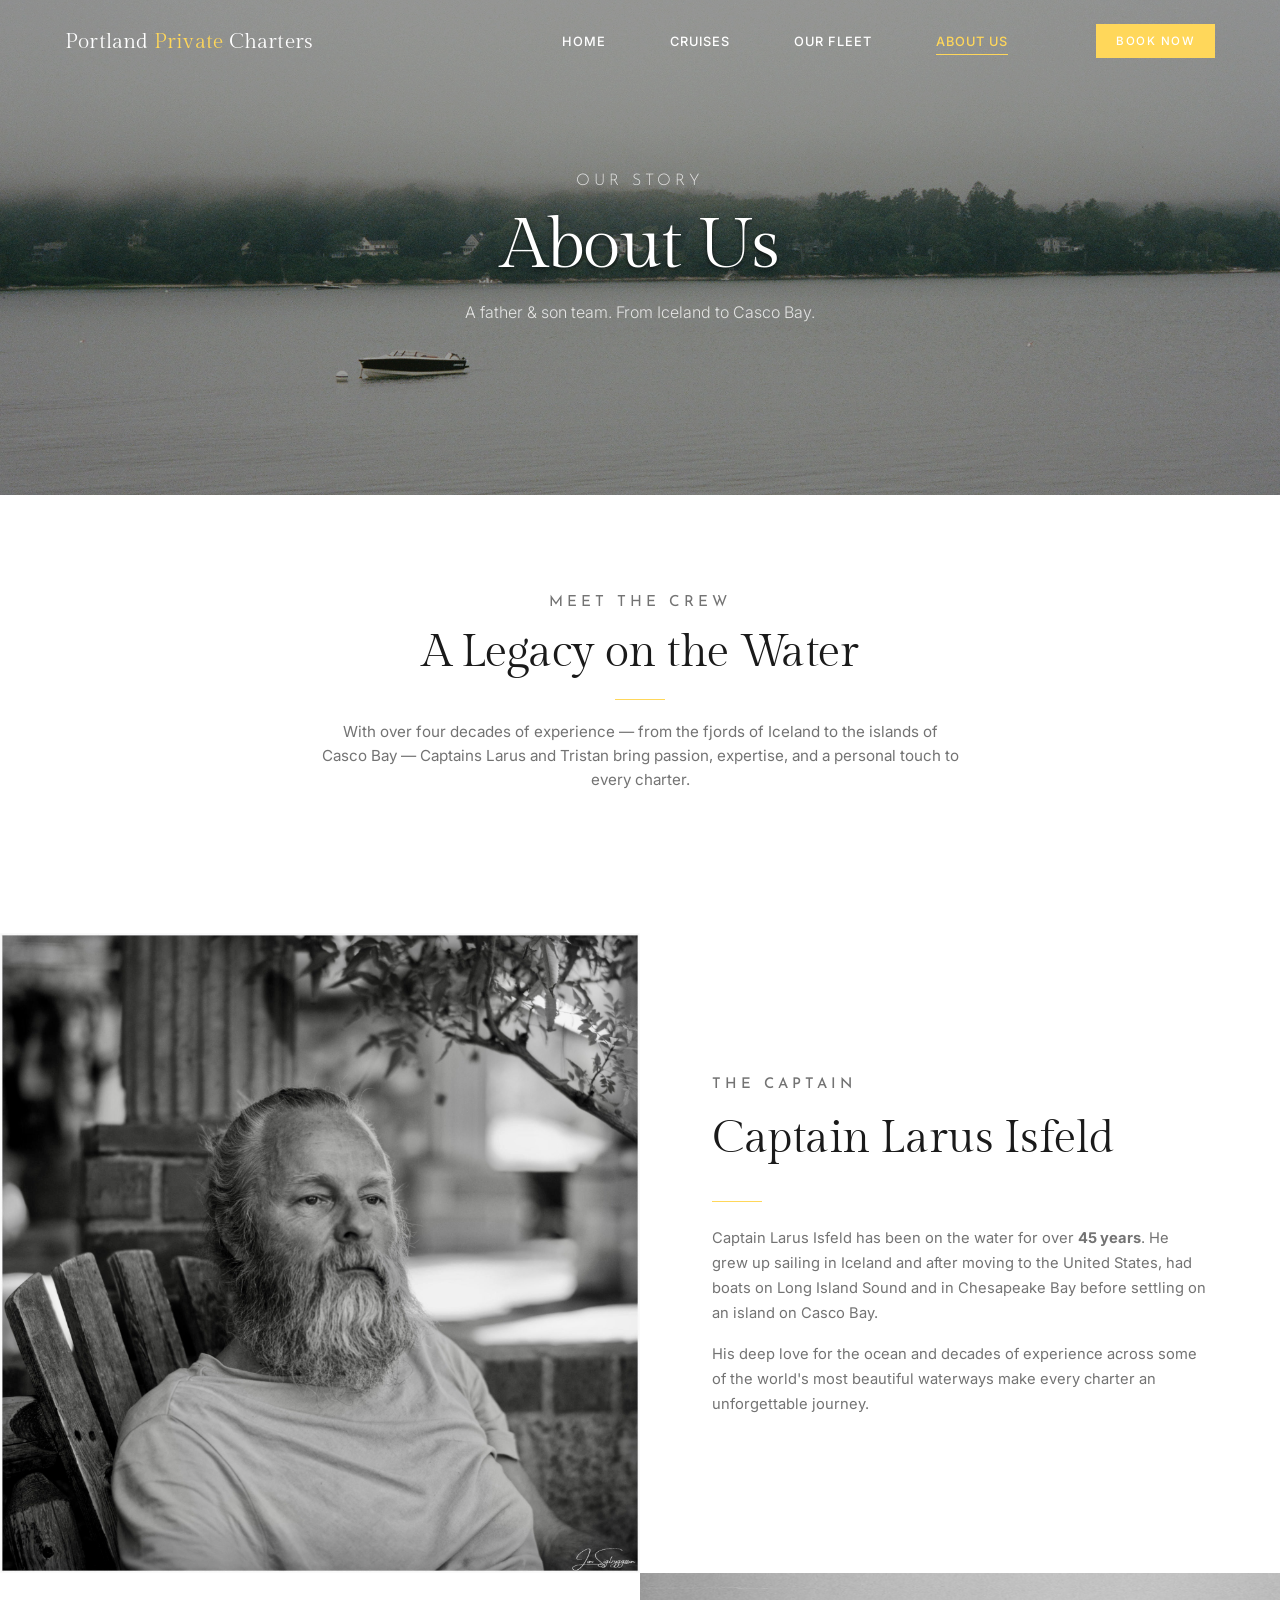
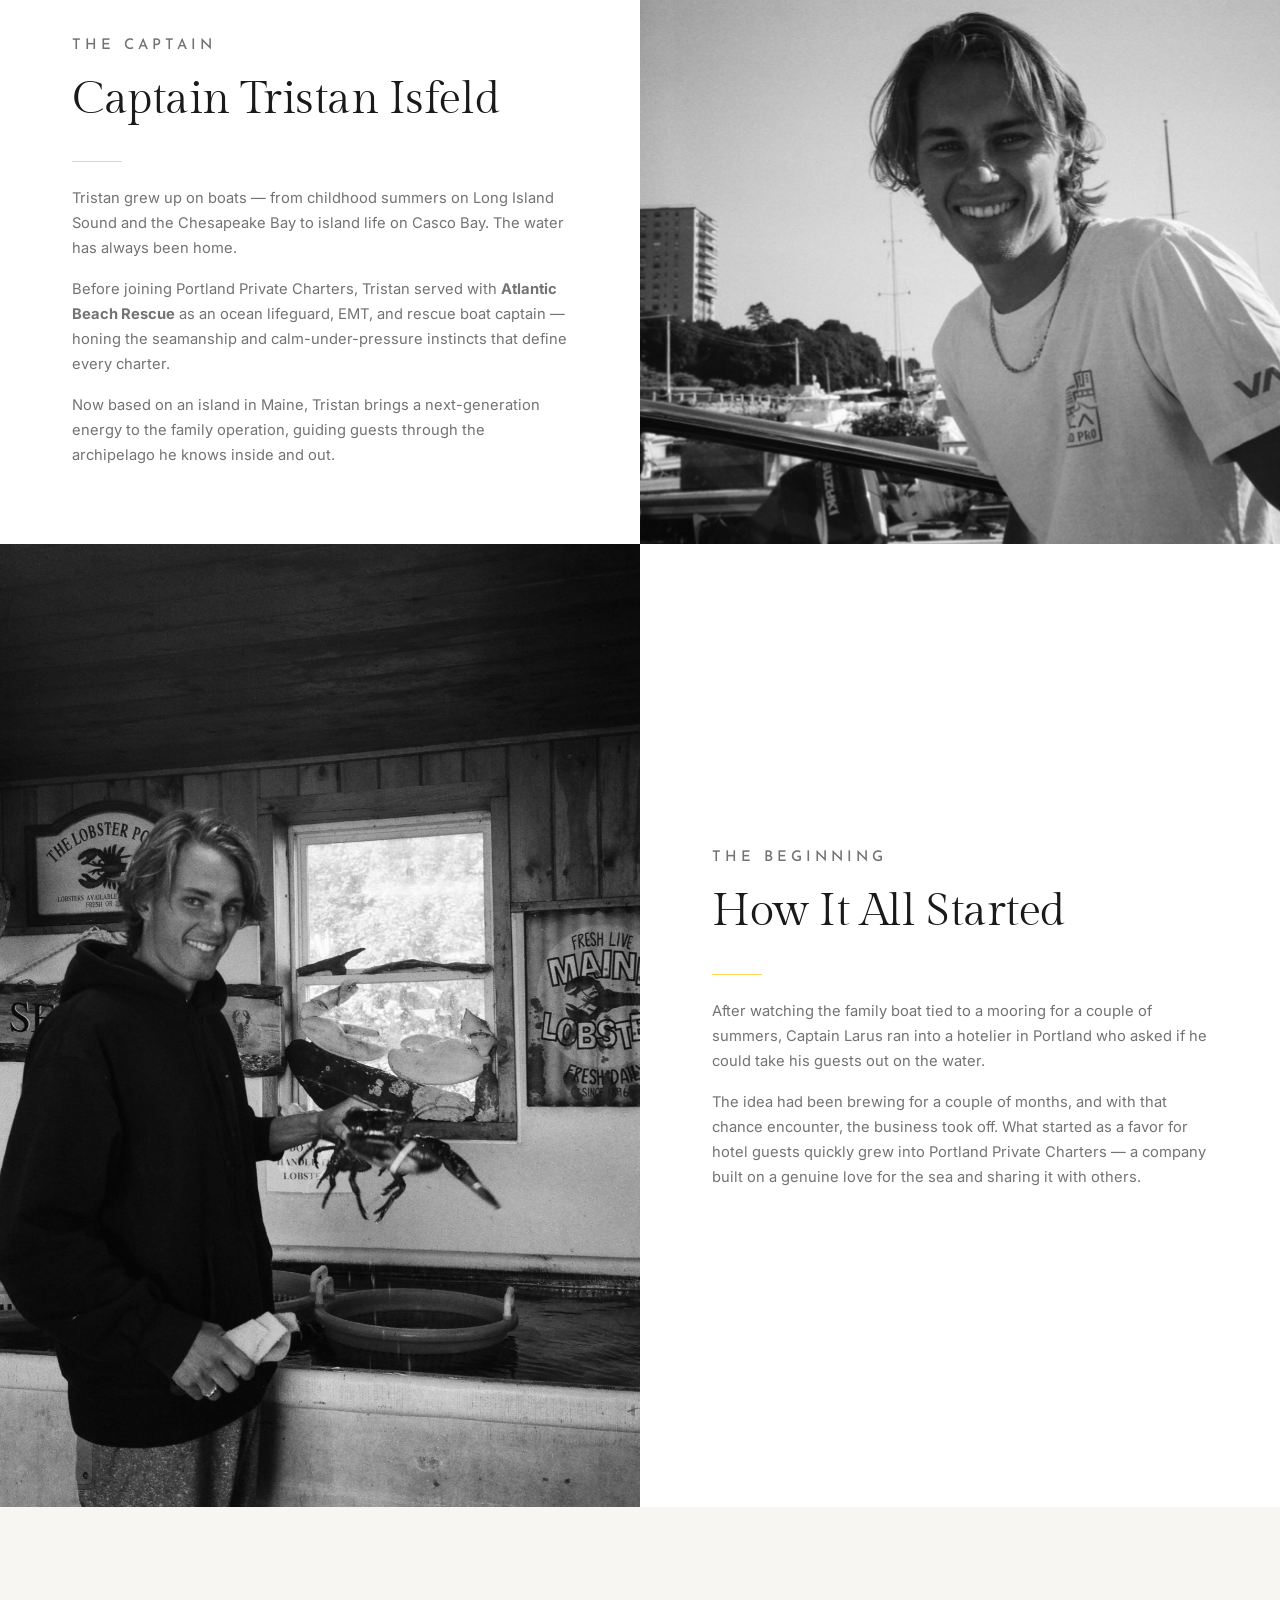
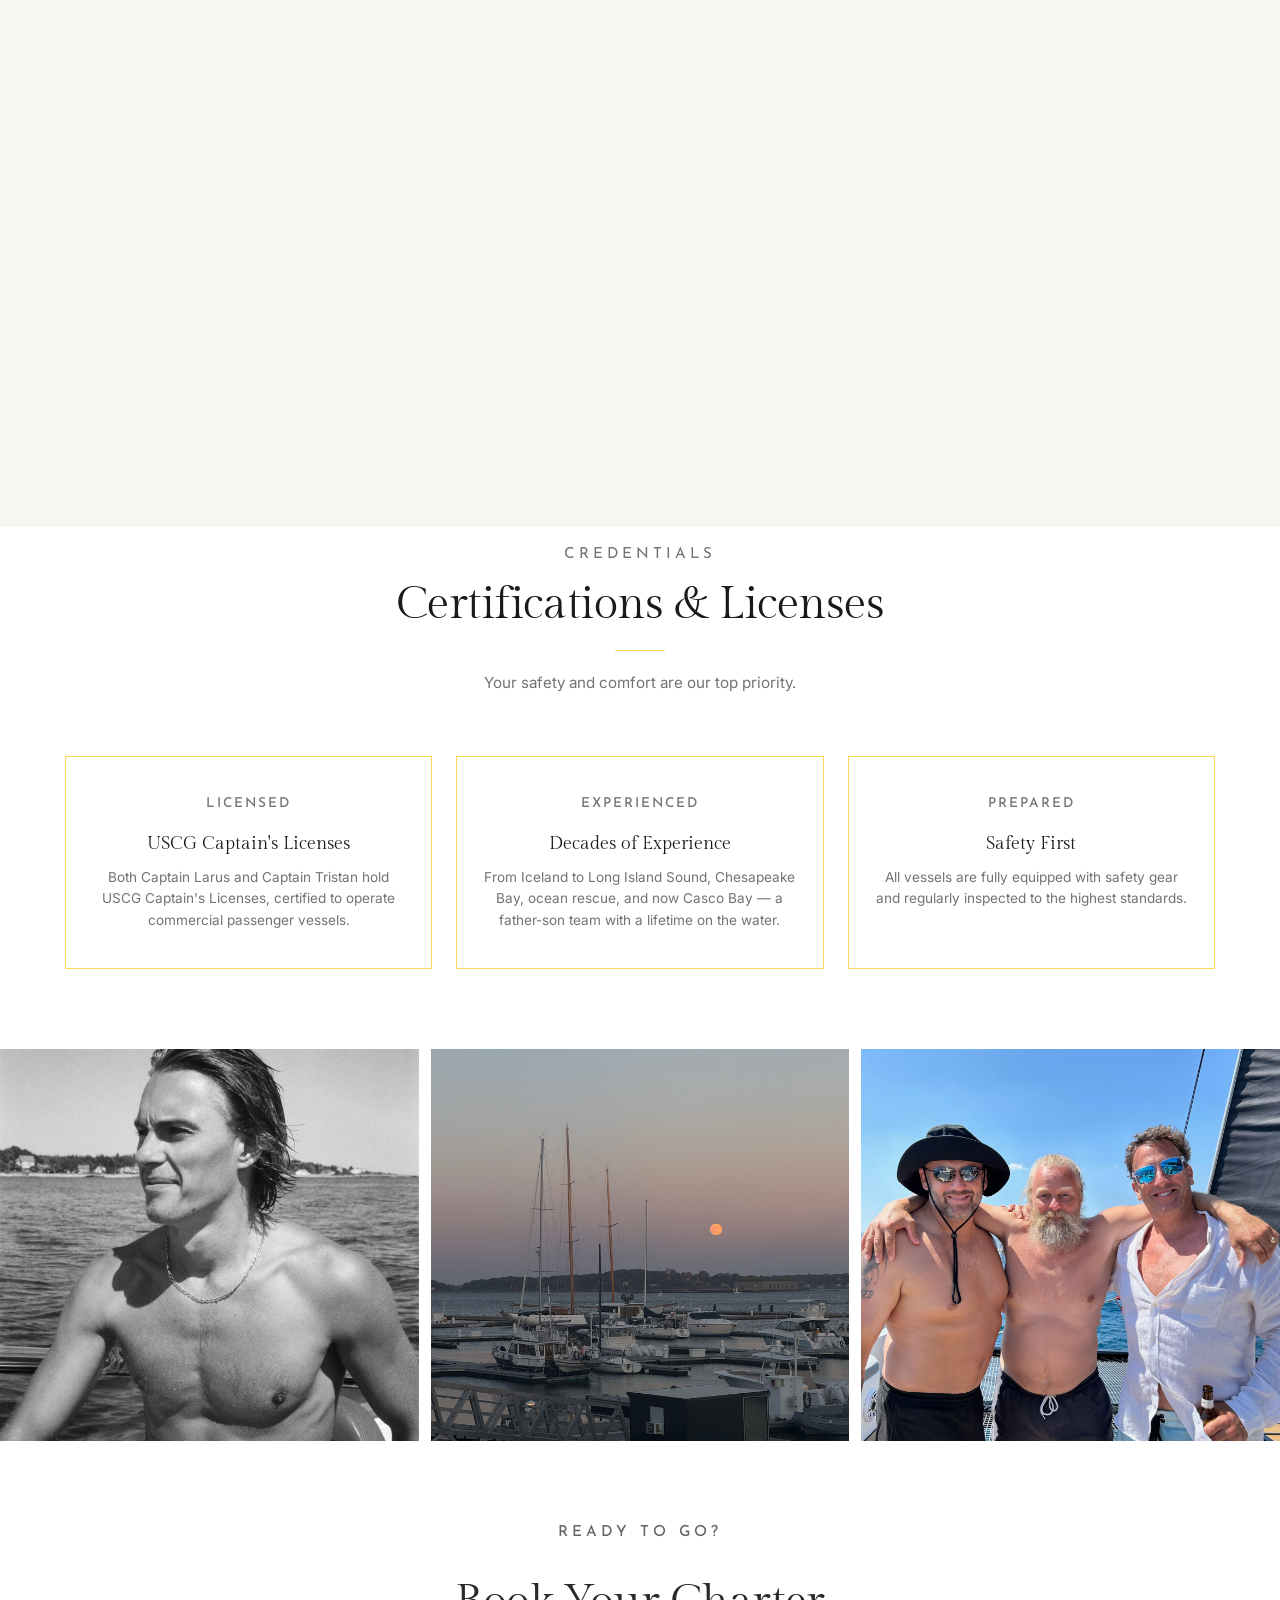
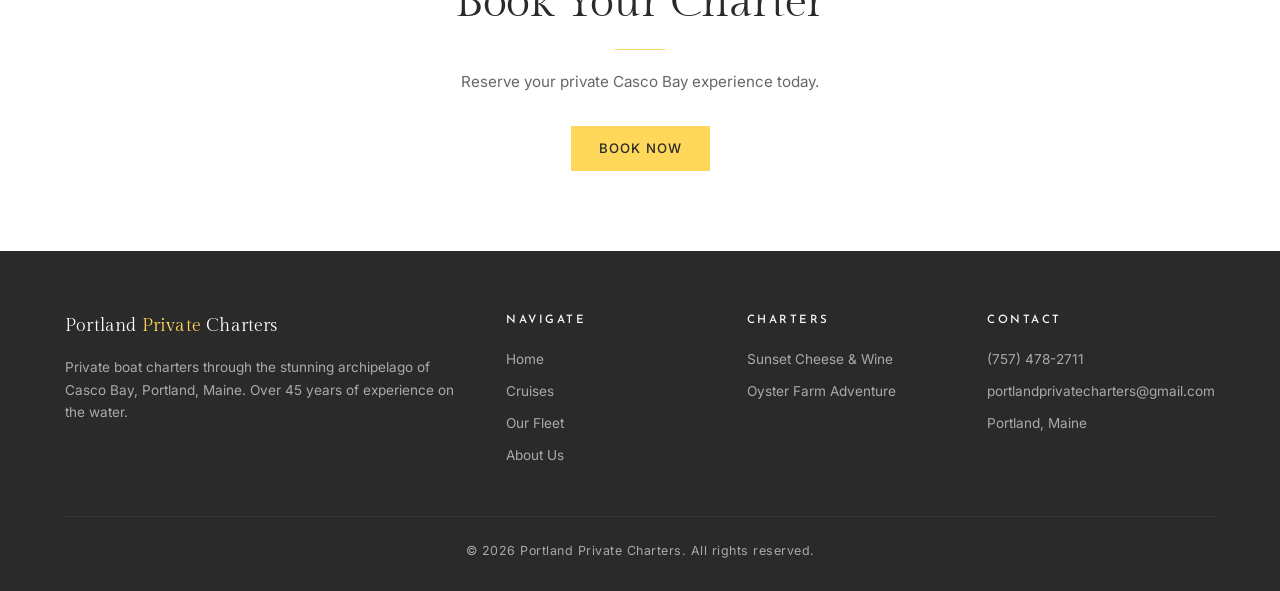
==== commit 9f9324f5: "Replace double hyphens with em dashes across all pages" ====
--- a/about.html
+++ b/about.html
@@ -95,7 +95,7 @@
       <h2>How It All Started</h2>
       <div class="gold-line gold-line-left gold-line-animate"></div>
       <p>After watching the family boat tied to a mooring for a couple of summers, Captain Larus ran into a hotelier in Portland who asked if he could take his guests out on the water.</p>
-      <p>The idea had been brewing for a couple of months, and with that chance encounter, the business took off. What started as a favor for hotel guests quickly grew into Portland Private Charters -- a company built on a genuine love for the sea and sharing it with others.</p>
+      <p>The idea had been brewing for a couple of months, and with that chance encounter, the business took off. What started as a favor for hotel guests quickly grew into Portland Private Charters — a company built on a genuine love for the sea and sharing it with others.</p>
     </div>
   </div>
 
@@ -106,7 +106,7 @@
         <p class="section-label">Why Casco Bay</p>
         <div class="gold-line gold-line-animate"></div>
         <blockquote>
-          "The bay is a magical place. The archipelago is tucked behind layers of islands shielding it from the Atlantic. The majority of the summer, the bay is flat as a lake -- a perfect playground for boaters. The weather in the summer is warm, yet crisp, and the backdrop of the New England rocky waterfront is spectacular."
+          "The bay is a magical place. The archipelago is tucked behind layers of islands shielding it from the Atlantic. The majority of the summer, the bay is flat as a lake — a perfect playground for boaters. The weather in the summer is warm, yet crisp, and the backdrop of the New England rocky waterfront is spectacular."
         </blockquote>
         <cite>-- Captain Larus Isfeld</cite>
       </div>
@@ -186,13 +186,18 @@
           <a href="cruises.html">Sunset Cheese &amp; Wine</a>
           <a href="cruises.html">Oyster Farm Adventure</a>
         </div>
-        <div class="footer-col">
+        <div class="footer-col footer-contact-text">
           <h4>Contact</h4>
           <a href="tel:+17574782711">(757) 478-2711</a>
           <a href="mailto:portlandprivatecharters@gmail.com">portlandprivatecharters@gmail.com</a>
           <a href="https://maps.app.goo.gl/DPfCNSmucvY8tDir9" target="_blank">Portland, Maine</a>
         </div>
       </div>
+      <div class="footer-contact-icons">
+        <a href="tel:+17574782711" aria-label="Call us"><svg width="22" height="22" viewBox="0 0 24 24" fill="none" stroke="currentColor" stroke-width="1.5" stroke-linecap="round" stroke-linejoin="round"><path d="M22 16.92v3a2 2 0 0 1-2.18 2 19.79 19.79 0 0 1-8.63-3.07 19.5 19.5 0 0 1-6-6 19.79 19.79 0 0 1-3.07-8.67A2 2 0 0 1 4.11 2h3a2 2 0 0 1 2 1.72c.127.96.361 1.903.7 2.81a2 2 0 0 1-.45 2.11L8.09 9.91a16 16 0 0 0 6 6l1.27-1.27a2 2 0 0 1 2.11-.45c.907.339 1.85.573 2.81.7A2 2 0 0 1 22 16.92z"/></svg></a>
+        <a href="mailto:portlandprivatecharters@gmail.com" aria-label="Email us"><svg width="22" height="22" viewBox="0 0 24 24" fill="none" stroke="currentColor" stroke-width="1.5" stroke-linecap="round" stroke-linejoin="round"><rect x="2" y="4" width="20" height="16" rx="2"/><path d="m22 7-8.97 5.7a1.94 1.94 0 0 1-2.06 0L2 7"/></svg></a>
+        <a href="https://maps.app.goo.gl/DPfCNSmucvY8tDir9" target="_blank" aria-label="Our location"><svg width="22" height="22" viewBox="0 0 24 24" fill="none" stroke="currentColor" stroke-width="1.5" stroke-linecap="round" stroke-linejoin="round"><path d="M21 10c0 7-9 13-9 13s-9-6-9-13a9 9 0 0 1 18 0z"/><circle cx="12" cy="10" r="3"/></svg></a>
+      </div>
       <div class="footer-bottom">
         &copy; 2026 Portland Private Charters. All rights reserved.
       </div>
--- a/css/style.css
+++ b/css/style.css
@@ -627,11 +627,15 @@
   margin-bottom: 28px;
 }
 .cruise-boat-option {
-  padding: 16px 0;
+  padding: 20px 0;
   border-bottom: 1px solid rgba(0,0,0,0.08);
   font-size: 0.88rem;
   color: var(--text-light);
   line-height: 1.6;
+}
+.cruise-boat-option > strong {
+  color: var(--text);
+  font-size: 0.95rem;
 }
 .cruise-boat-option:last-of-type {
   border-bottom: none;
@@ -887,7 +891,7 @@
 .cta-banner {
   text-align: center;
   padding: 80px 25px;
-  background: var(--cream, #faf8f4);
+  background: var(--white);
   color: var(--charcoal);
 }
 .cta-banner h2 { margin-bottom: 16px; }
@@ -987,31 +991,38 @@
 
 /* ---------- Cruises Preview (Home) ---------- */
 .cruises-preview-grid {
-  display: grid;
-  grid-template-columns: repeat(2, 1fr);
-  gap: 32px;
-  margin: 0 auto;
+  display: flex;
+  flex-direction: column;
+  gap: 24px;
 }
 .cruise-preview-card {
+  position: sticky;
+  top: 100px;
   background: var(--white);
   border: 1px solid var(--divider);
   border-radius: 6px;
   overflow: hidden;
   transition: all 0.4s var(--ease);
+  box-shadow: 0 -2px 16px rgba(0,0,0,0.06);
+  z-index: 1;
+}
+.cruise-preview-card:nth-child(2) {
+  top: 120px;
+  z-index: 2;
 }
 .cruise-preview-card:hover {
-  box-shadow: 0 8px 28px rgba(0,0,0,0.08);
-  transform: translateY(-3px);
+  box-shadow: 0 8px 28px rgba(0,0,0,0.12);
   border-color: var(--gold);
 }
 .cruise-preview-image {
-  height: 260px;
+  height: 320px;
   overflow: hidden;
 }
 .cruise-preview-image img {
   width: 100%;
   height: 100%;
   object-fit: cover;
+  object-position: center;
   transition: transform 0.6s var(--ease);
 }
 .cruise-preview-card:hover .cruise-preview-image img { transform: scale(1.04); }
@@ -1150,6 +1161,11 @@
   gap: 16px;
   justify-content: center;
   flex-wrap: wrap;
+}
+
+/* ---------- Footer Contact Icons (mobile only) ---------- */
+.footer-contact-icons {
+  display: none;
 }
 
 /* ---------- Footer Social ---------- */
@@ -1436,41 +1452,137 @@
   .hamburger { display: flex; }
 
   .container { padding: 0 20px; }
+
+  /* Hero — tighter, hide scroll */
+  .hero { min-height: 500px; }
+  .hero-content { padding: 0 20px; }
+  .hero-content p { font-size: 0.92rem; }
+  .hero-scroll { display: none; }
+  .hero-buttons .btn-outline { display: none; }
+  .page-hero { min-height: 320px; }
+
+  /* Info bar — smaller and cleaner */
+  .info-bar { padding: 20px 0; }
+  .info-bar-grid { grid-template-columns: 1fr 1fr; gap: 12px; }
+  .info-bar-grid .info-bar-item:first-child { display: none; }
+  .info-bar-value { font-size: 1rem; }
+  .info-bar-label { font-size: 0.6rem; letter-spacing: 1.5px; }
+
+  /* Sections — tighter spacing */
+  .section { padding: 60px 0; }
+  .section-header { margin: 0 auto 40px; }
+  h1 { font-size: clamp(2rem, 8vw, 3rem); }
+
+  /* Features */
   .features-grid { grid-template-columns: 1fr; gap: 15px; }
+
+  /* Cruises preview (home) — sticky stack */
+  .cruises-preview-grid { gap: 16px; }
+  .cruise-preview-card { top: 80px; }
+  .cruise-preview-card:nth-child(2) { top: 96px; }
+  .cruise-preview-body { padding: 24px 24px 28px; }
+
+  /* Cruises page */
   .cruises-grid { grid-template-columns: 1fr; gap: 24px; }
   .cruise-card-body { padding: 28px 24px 32px; }
   .cruise-highlights { padding: 24px 20px; }
   .cruise-card-expanded .cruise-card-image { height: 260px; }
-  .cruise-gallery { grid-template-columns: 1fr; }
-  .cruise-gallery img { height: 220px; }
+  /* Cruise galleries — horizontal swipeable carousel */
+  .cruise-gallery {
+    display: flex;
+    overflow-x: auto;
+    scroll-snap-type: x mandatory;
+    -webkit-overflow-scrolling: touch;
+    gap: 12px;
+    padding-bottom: 12px;
+    scrollbar-width: none;
+  }
+  .cruise-gallery::-webkit-scrollbar { display: none; }
+  .cruise-gallery img {
+    flex: 0 0 80%;
+    scroll-snap-align: center;
+    height: 240px;
+  }
+
+  /* Image galleries — horizontal swipeable carousel */
+  .image-gallery {
+    display: flex;
+    overflow-x: auto;
+    scroll-snap-type: x mandatory;
+    -webkit-overflow-scrolling: touch;
+    gap: 12px;
+    padding-bottom: 12px;
+    scrollbar-width: none;
+  }
+  .image-gallery::-webkit-scrollbar { display: none; }
+  .image-gallery .gallery-item {
+    flex: 0 0 80%;
+    scroll-snap-align: center;
+    aspect-ratio: 1.2;
+  }
+
+  /* Fleet */
   .fleet-grid { grid-template-columns: 1fr; gap: 15px; }
-  .fleet-gallery-frame { padding: 20px; }
+  .fleet-gallery-frame { padding: 20px; overflow: hidden; }
+  .fleet-specs { gap: 12px; }
+  .fleet-spec { font-size: 0.65rem; }
+
+  /* About preview (home) */
   .about-preview { grid-template-columns: 1fr; gap: 40px; }
-
+  .about-text .section-label { text-align: center; }
+  .about-text h2 { text-align: center; }
+  .gold-line-left { margin: 16px auto 24px; }
+
+  /* Split sections */
   .split-section { grid-template-columns: 1fr; }
   .split-section.reverse .split-image { order: 0; }
   .split-section.reverse .split-text { order: 1; }
   .split-text { padding: 40px 20px; }
+  .split-text .section-label { text-align: center; }
+  .split-text h2 { text-align: center; }
   .split-image { min-height: 300px; }
-  .info-bar-grid { grid-template-columns: 1fr 1fr; gap: 16px; }
-  .info-bar-grid .info-bar-item:last-child:nth-child(odd) { grid-column: 1 / -1; }
-  .cruises-preview-grid { grid-template-columns: 1fr; gap: 20px; }
-  .cruise-preview-body { padding: 24px 24px 28px; }
+
+  /* Includes */
   .includes-grid { grid-template-columns: 1fr; gap: 15px; }
+
+  /* Testimonials */
   .testimonials-grid { grid-template-columns: 1fr; gap: 15px; }
-  .footer-grid { grid-template-columns: 1fr; gap: 24px; }
-  .stat-row { gap: 24px; }
-  .image-gallery { grid-template-columns: 1fr 1fr; }
-
+
+  /* Stats — center */
+  .stat-row { gap: 24px; justify-content: center; flex-wrap: wrap; }
+
+  /* CTA banner */
+  .cta-banner { padding: 60px 20px; }
+
+  /* Image band */
+  .image-band { height: 50vh; min-height: 280px; }
+
+  /* Form */
   .form-grid { grid-template-columns: 1fr; }
   .calendar-iframe { height: 400px; }
 
-  .section { padding: 60px 0; }
-  .hero { min-height: 500px; }
-  .page-hero { min-height: 320px; }
-  .image-band { height: 50vh; min-height: 280px; }
-
-  h1 { font-size: clamp(2rem, 8vw, 3rem); }
+  /* Footer — compact on mobile */
+  .footer { padding: 32px 0 20px; }
+  .footer-grid { grid-template-columns: 1fr 1fr; gap: 20px 16px; margin-bottom: 16px; }
+  .footer-brand { grid-column: 1 / -1; text-align: center; margin-bottom: 4px; }
+  .footer-brand .logo { font-size: 0.95rem; margin-bottom: 8px; }
+  .footer-brand p { font-size: 0.75rem; max-width: 280px; margin: 0 auto; line-height: 1.5; }
+  .footer-contact-text { display: none; }
+  .footer-col { text-align: center; }
+  .footer-col h4 { margin-bottom: 10px; font-size: 0.62rem; letter-spacing: 2px; }
+  .footer-col a { margin-bottom: 5px; font-size: 0.75rem; }
+  .footer-contact-icons {
+    display: flex;
+    justify-content: center;
+    gap: 28px;
+    padding: 8px 0 16px;
+  }
+  .footer-contact-icons a {
+    color: var(--gold);
+    transition: color 0.3s var(--ease);
+  }
+  .footer-contact-icons a:hover { color: var(--gold-hover); }
+  .footer-bottom { padding-top: 14px; font-size: 0.68rem; }
 
   /* Convert horizontal reveals to vertical on mobile */
   .reveal-left, .reveal-right {
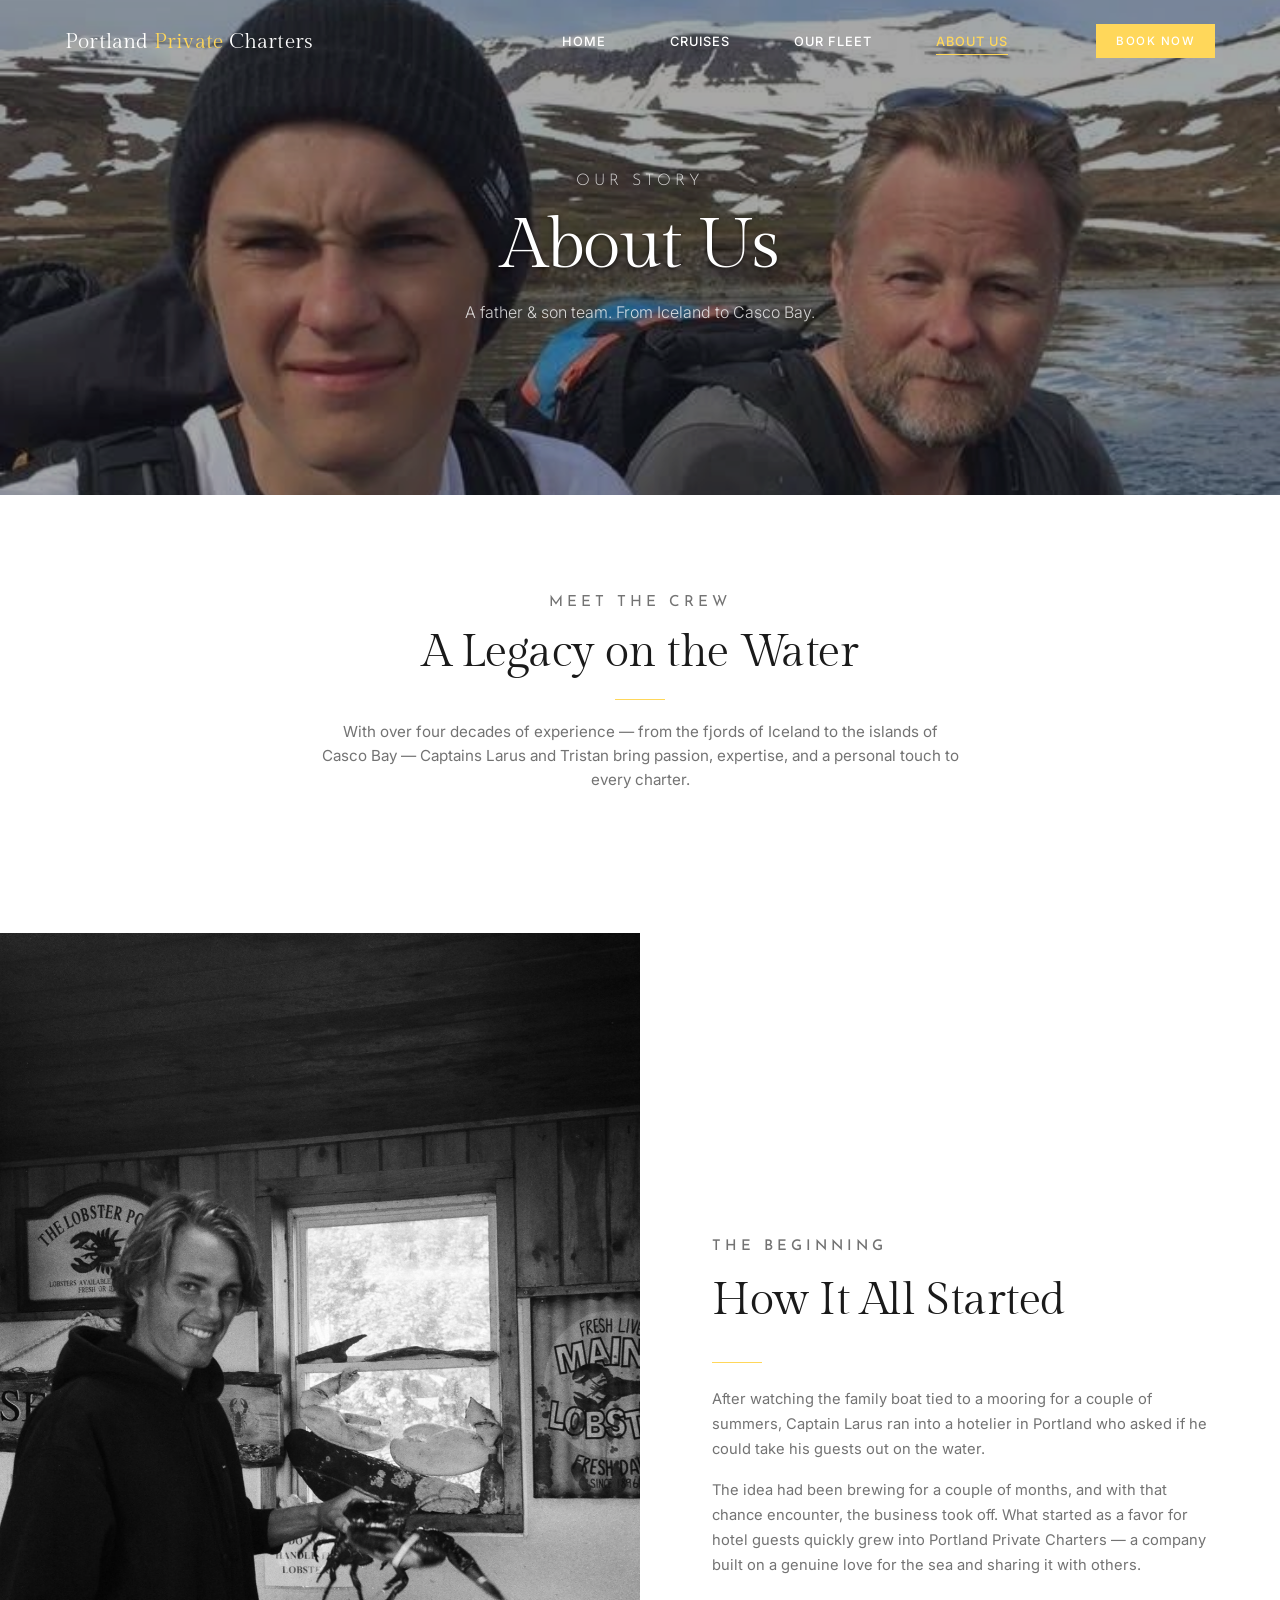
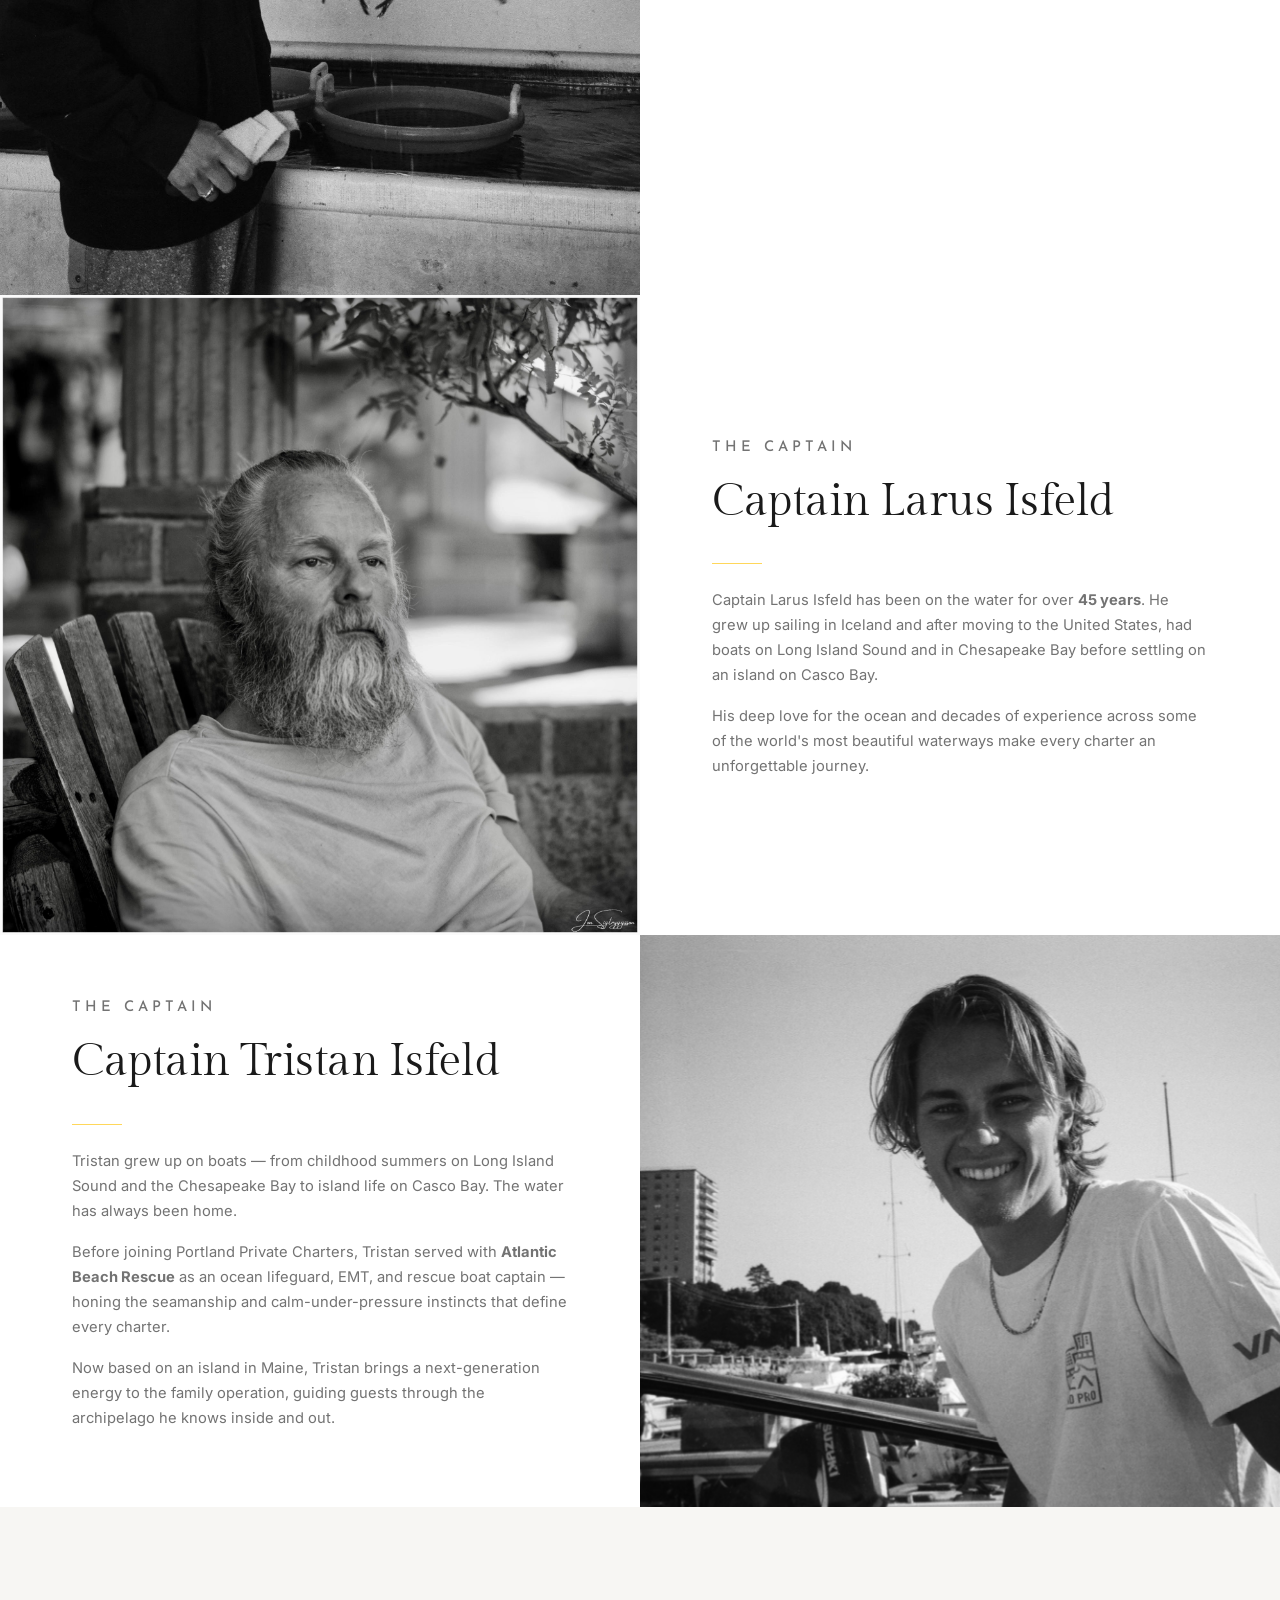
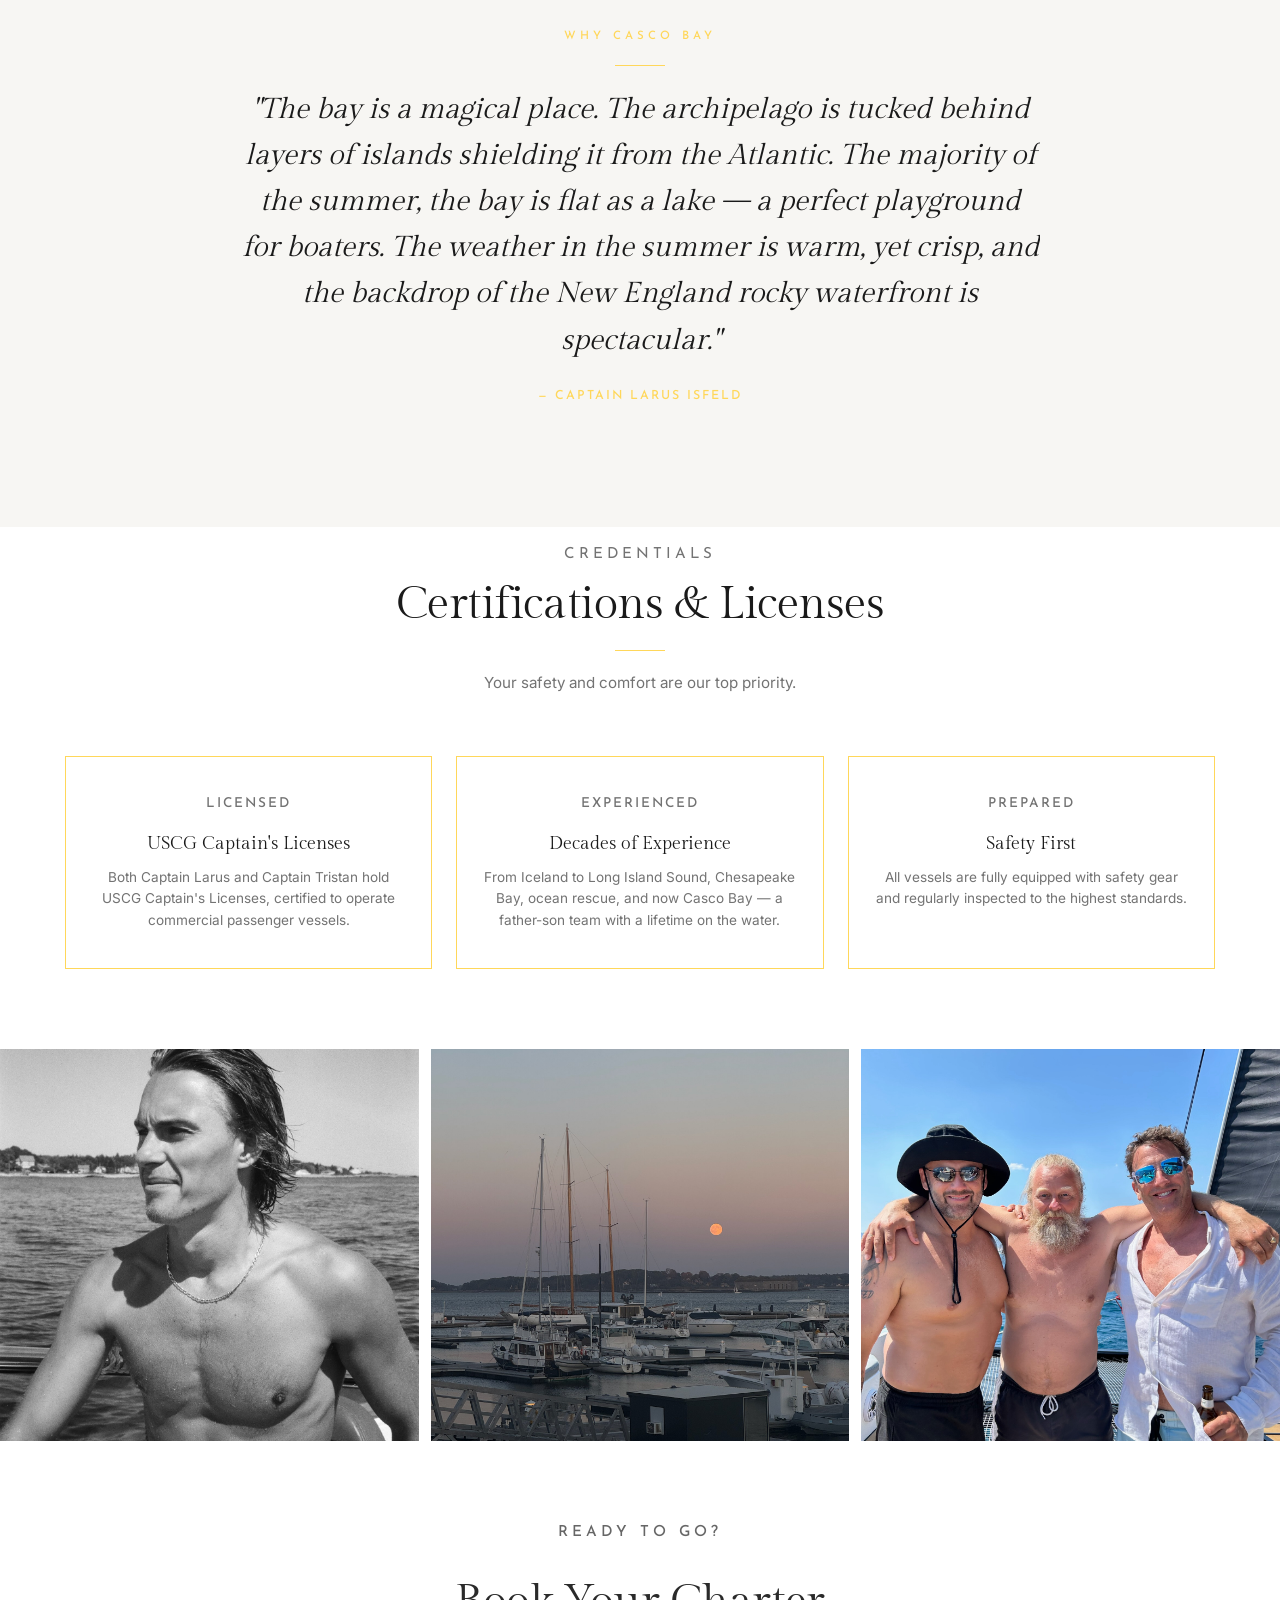
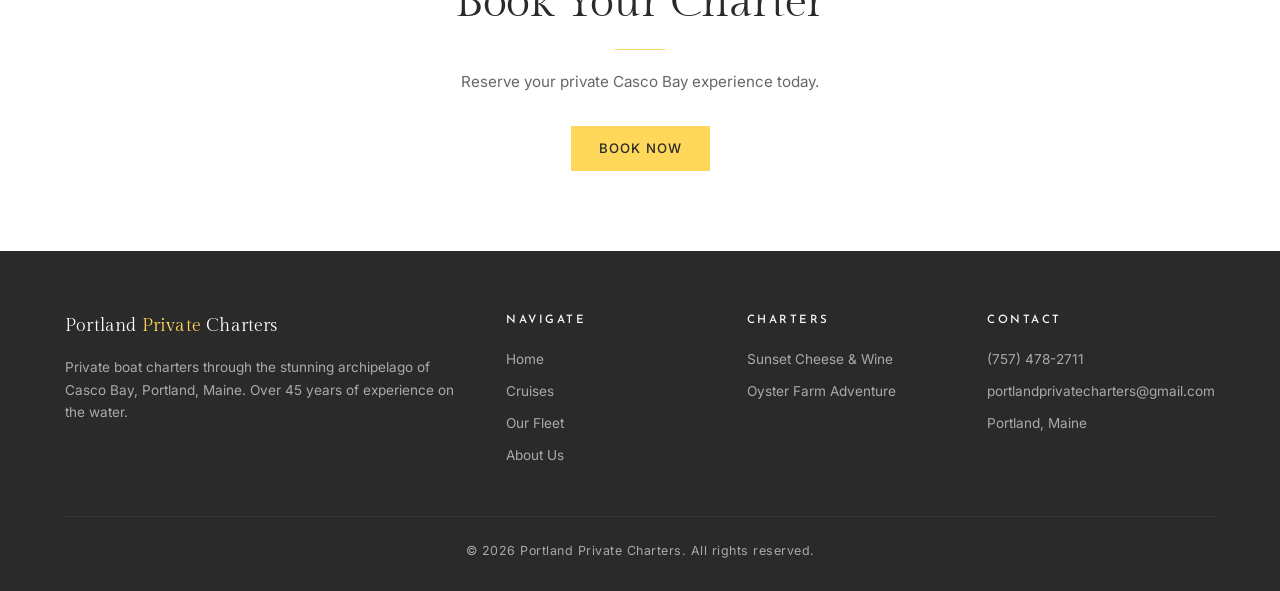
==== commit 7fd6d730: "About: new hero photo of both captains + restructure story-first flow" ====
--- a/about.html
+++ b/about.html
@@ -34,7 +34,7 @@
   <!-- Page Hero -->
   <section class="page-hero">
     <div class="hero-bg">
-      <img src="images/IMG_8127.jpg" alt="Misty morning on Casco Bay with a lone boat">
+      <img src="images/captains-together.jpg" alt="Captains Larus and Tristan Isfeld" style="object-position: center 30%">
     </div>
     <div class="hero-overlay"></div>
     <div class="page-hero-content">
@@ -55,6 +55,20 @@
       </div>
     </div>
   </section>
+
+  <!-- How It Started — split section -->
+  <div class="split-section">
+    <div class="split-image reveal-left">
+      <img src="images/831530010032-2 (1).jpg" alt="At the lobster shack">
+    </div>
+    <div class="split-text reveal-text">
+      <p class="section-label">The Beginning</p>
+      <h2>How It All Started</h2>
+      <div class="gold-line gold-line-left gold-line-animate"></div>
+      <p>After watching the family boat tied to a mooring for a couple of summers, Captain Larus ran into a hotelier in Portland who asked if he could take his guests out on the water.</p>
+      <p>The idea had been brewing for a couple of months, and with that chance encounter, the business took off. What started as a favor for hotel guests quickly grew into Portland Private Charters — a company built on a genuine love for the sea and sharing it with others.</p>
+    </div>
+  </div>
 
   <!-- Captain Story — split section -->
   <div class="split-section">
@@ -85,20 +99,6 @@
     </div>
   </div>
 
-  <!-- How It Started — split section -->
-  <div class="split-section">
-    <div class="split-image reveal-left">
-      <img src="images/831530010032-2 (1).jpg" alt="At the lobster shack">
-    </div>
-    <div class="split-text reveal-text">
-      <p class="section-label">The Beginning</p>
-      <h2>How It All Started</h2>
-      <div class="gold-line gold-line-left gold-line-animate"></div>
-      <p>After watching the family boat tied to a mooring for a couple of summers, Captain Larus ran into a hotelier in Portland who asked if he could take his guests out on the water.</p>
-      <p>The idea had been brewing for a couple of months, and with that chance encounter, the business took off. What started as a favor for hotel guests quickly grew into Portland Private Charters — a company built on a genuine love for the sea and sharing it with others.</p>
-    </div>
-  </div>
-
   <!-- Casco Bay Quote -->
   <section class="section section-cream">
     <div class="container">
@@ -108,7 +108,7 @@
         <blockquote>
           "The bay is a magical place. The archipelago is tucked behind layers of islands shielding it from the Atlantic. The majority of the summer, the bay is flat as a lake — a perfect playground for boaters. The weather in the summer is warm, yet crisp, and the backdrop of the New England rocky waterfront is spectacular."
         </blockquote>
-        <cite>-- Captain Larus Isfeld</cite>
+        <cite>— Captain Larus Isfeld</cite>
       </div>
     </div>
   </section>
@@ -190,13 +190,13 @@
           <h4>Contact</h4>
           <a href="tel:+17574782711">(757) 478-2711</a>
           <a href="mailto:portlandprivatecharters@gmail.com">portlandprivatecharters@gmail.com</a>
-          <a href="https://maps.app.goo.gl/DPfCNSmucvY8tDir9" target="_blank">Portland, Maine</a>
+          <a href="https://share.google/2xyIWOcaP1XQRHjCo" target="_blank">Portland, Maine</a>
         </div>
       </div>
       <div class="footer-contact-icons">
         <a href="tel:+17574782711" aria-label="Call us"><svg width="22" height="22" viewBox="0 0 24 24" fill="none" stroke="currentColor" stroke-width="1.5" stroke-linecap="round" stroke-linejoin="round"><path d="M22 16.92v3a2 2 0 0 1-2.18 2 19.79 19.79 0 0 1-8.63-3.07 19.5 19.5 0 0 1-6-6 19.79 19.79 0 0 1-3.07-8.67A2 2 0 0 1 4.11 2h3a2 2 0 0 1 2 1.72c.127.96.361 1.903.7 2.81a2 2 0 0 1-.45 2.11L8.09 9.91a16 16 0 0 0 6 6l1.27-1.27a2 2 0 0 1 2.11-.45c.907.339 1.85.573 2.81.7A2 2 0 0 1 22 16.92z"/></svg></a>
         <a href="mailto:portlandprivatecharters@gmail.com" aria-label="Email us"><svg width="22" height="22" viewBox="0 0 24 24" fill="none" stroke="currentColor" stroke-width="1.5" stroke-linecap="round" stroke-linejoin="round"><rect x="2" y="4" width="20" height="16" rx="2"/><path d="m22 7-8.97 5.7a1.94 1.94 0 0 1-2.06 0L2 7"/></svg></a>
-        <a href="https://maps.app.goo.gl/DPfCNSmucvY8tDir9" target="_blank" aria-label="Our location"><svg width="22" height="22" viewBox="0 0 24 24" fill="none" stroke="currentColor" stroke-width="1.5" stroke-linecap="round" stroke-linejoin="round"><path d="M21 10c0 7-9 13-9 13s-9-6-9-13a9 9 0 0 1 18 0z"/><circle cx="12" cy="10" r="3"/></svg></a>
+        <a href="https://share.google/2xyIWOcaP1XQRHjCo" target="_blank" aria-label="Our location"><svg width="22" height="22" viewBox="0 0 24 24" fill="none" stroke="currentColor" stroke-width="1.5" stroke-linecap="round" stroke-linejoin="round"><path d="M21 10c0 7-9 13-9 13s-9-6-9-13a9 9 0 0 1 18 0z"/><circle cx="12" cy="10" r="3"/></svg></a>
       </div>
       <div class="footer-bottom">
         &copy; 2026 Portland Private Charters. All rights reserved.
--- a/css/style.css
+++ b/css/style.css
@@ -665,6 +665,16 @@
   margin-top: 6px;
   font-family: var(--font-display);
   font-size: 1.05rem;
+  font-weight: 400;
+}
+.cruise-detail-sub {
+  display: block;
+  font-size: 0.68rem;
+  color: var(--text-light);
+  margin-top: 4px;
+  font-family: var(--font-body);
+  text-transform: none;
+  letter-spacing: 0;
   font-weight: 400;
 }
 
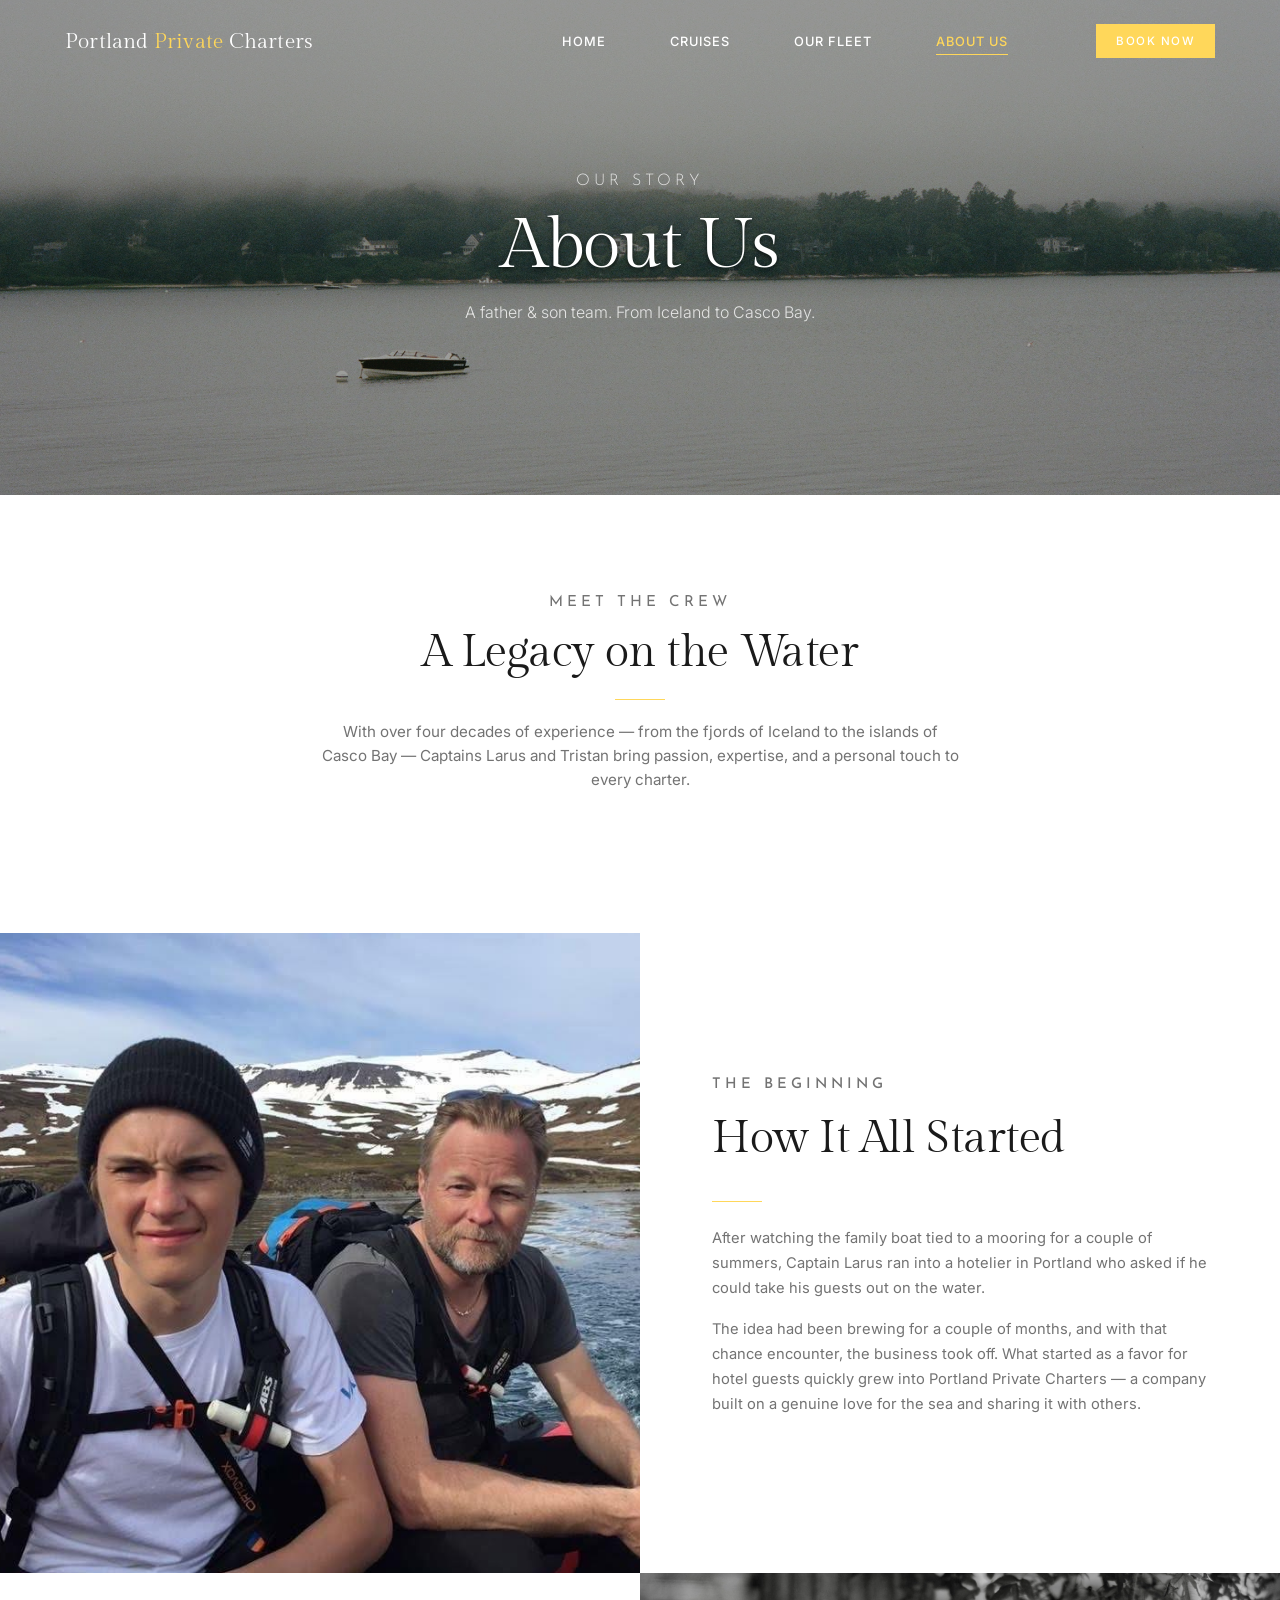
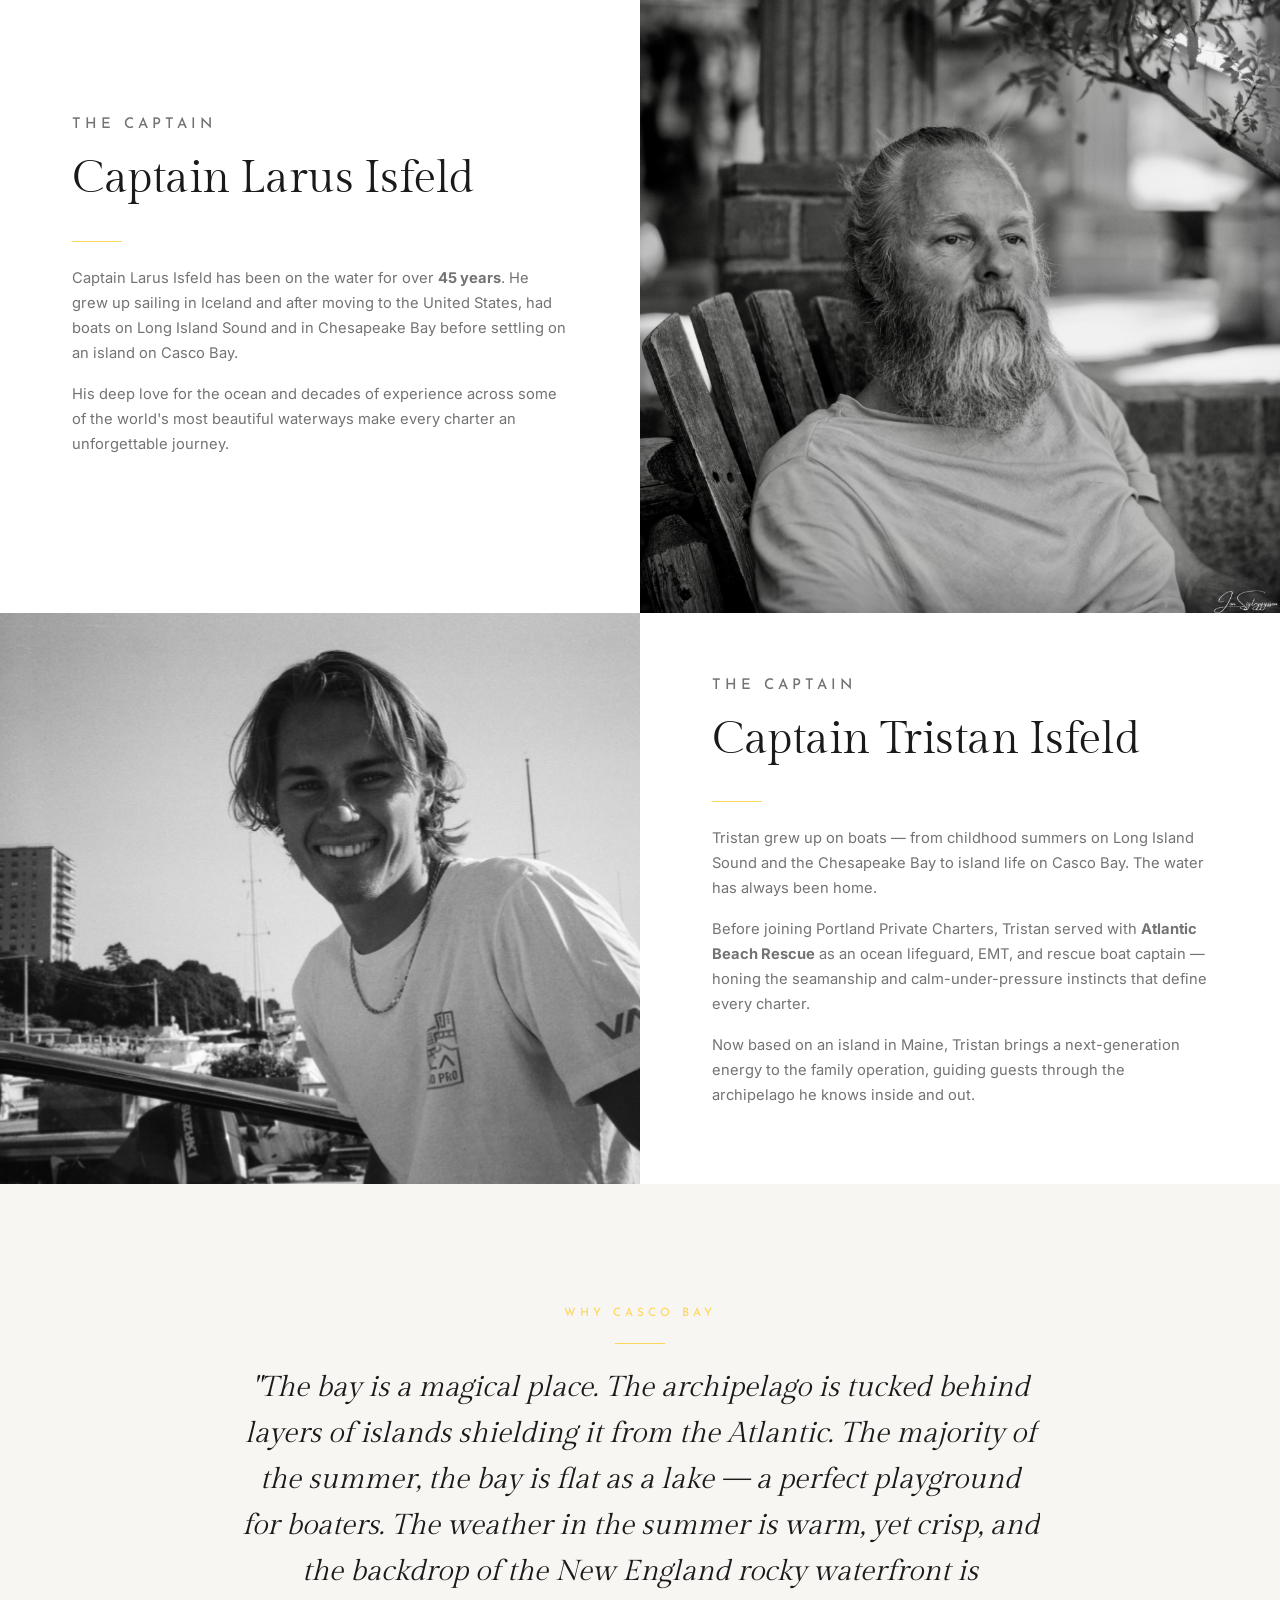
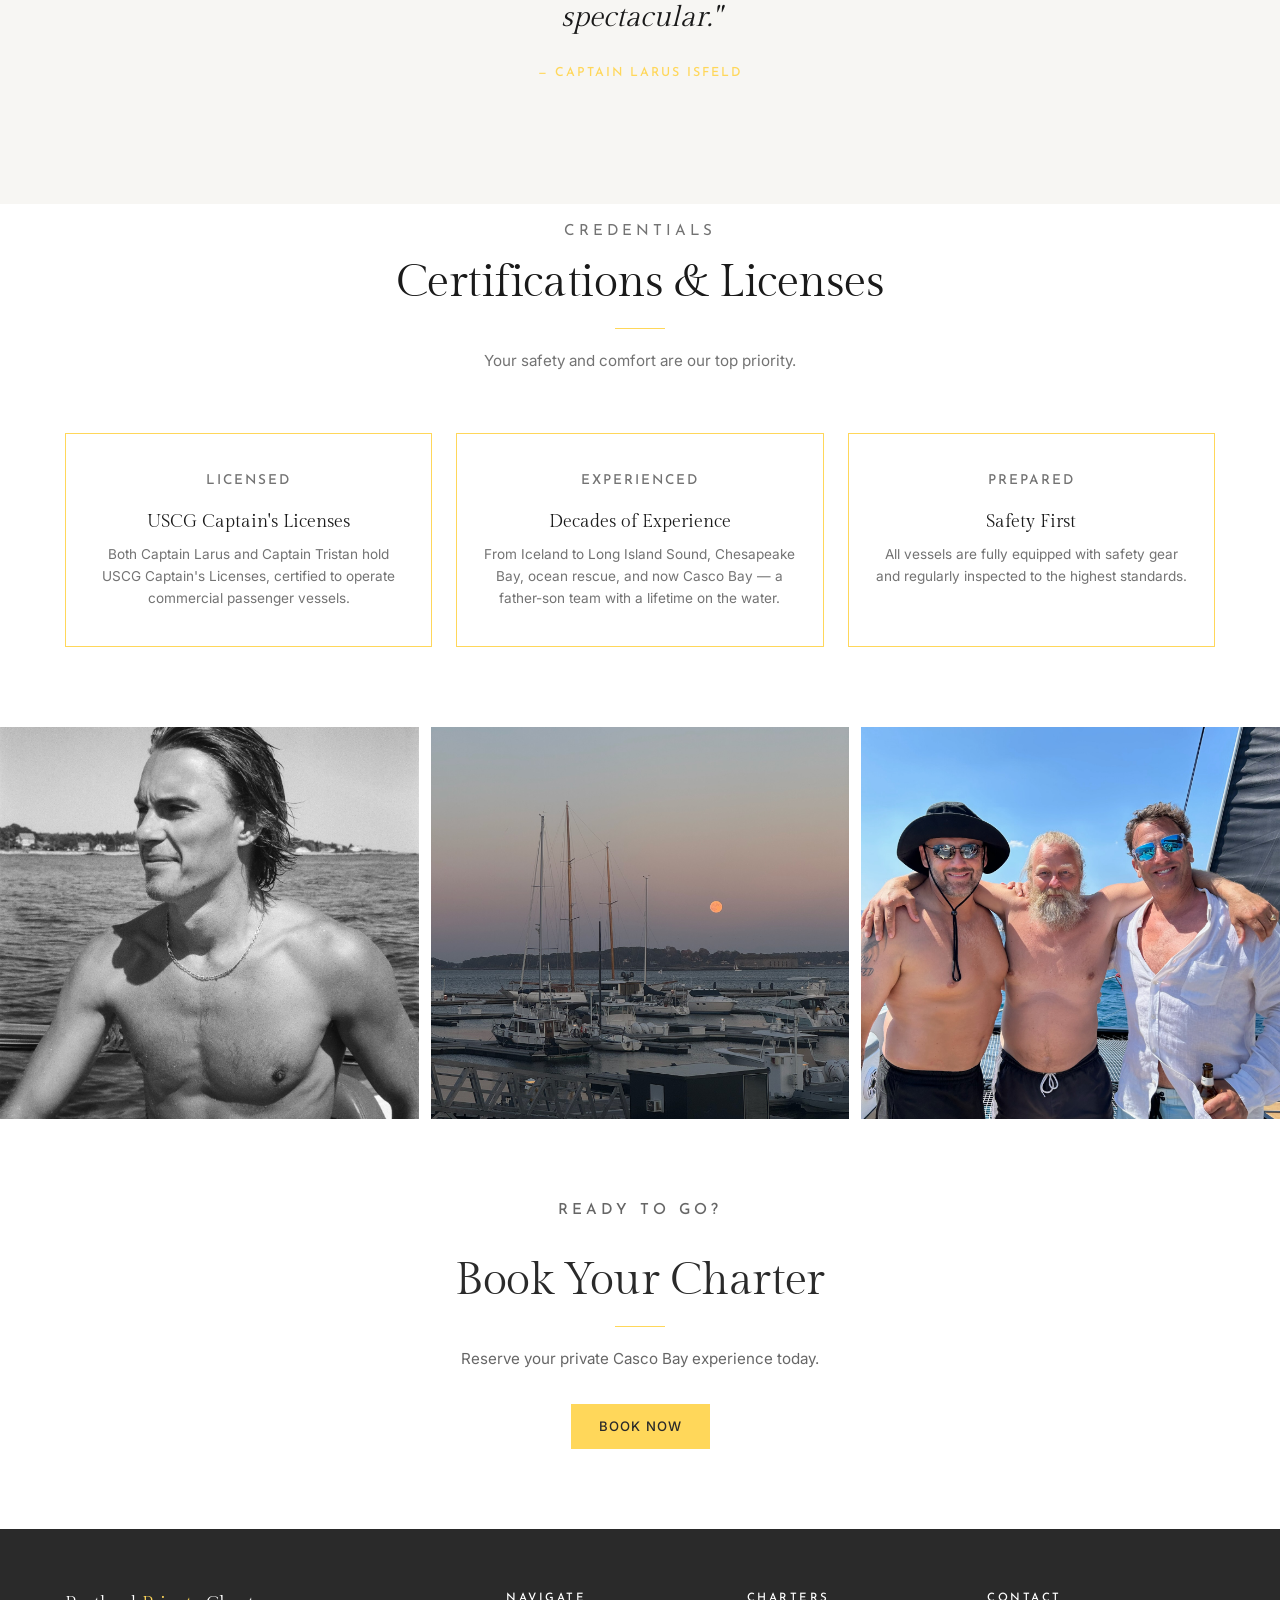
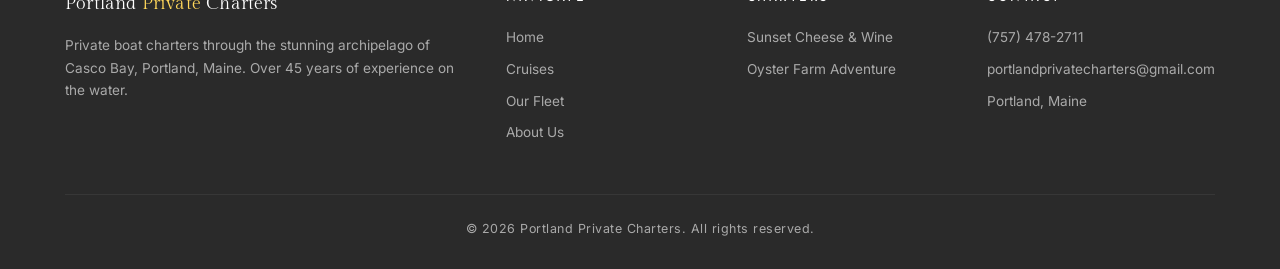
==== commit 845e4cc0: "About: revert hero, captains photo in How It Started, alternating layout" ====
--- a/about.html
+++ b/about.html
@@ -34,7 +34,7 @@
   <!-- Page Hero -->
   <section class="page-hero">
     <div class="hero-bg">
-      <img src="images/captains-together.jpg" alt="Captains Larus and Tristan Isfeld" style="object-position: center 30%">
+      <img src="images/IMG_8127.jpg" alt="Misty morning on Casco Bay with a lone boat">
     </div>
     <div class="hero-overlay"></div>
     <div class="page-hero-content">
@@ -59,7 +59,7 @@
   <!-- How It Started — split section -->
   <div class="split-section">
     <div class="split-image reveal-left">
-      <img src="images/831530010032-2 (1).jpg" alt="At the lobster shack">
+      <img src="images/captains-together.jpg" alt="Captains Larus and Tristan Isfeld in Iceland">
     </div>
     <div class="split-text reveal-text">
       <p class="section-label">The Beginning</p>
@@ -70,9 +70,9 @@
     </div>
   </div>
 
-  <!-- Captain Story — split section -->
-  <div class="split-section">
-    <div class="split-image reveal-left">
+  <!-- Captain Story — split section reversed -->
+  <div class="split-section reverse">
+    <div class="split-image reveal-right">
       <img src="images/IMG_0747.jpg" alt="Captain Larus Isfeld">
     </div>
     <div class="split-text reveal-text">
@@ -84,9 +84,9 @@
     </div>
   </div>
 
-  <!-- Captain Tristan — split section reversed -->
-  <div class="split-section reverse">
-    <div class="split-image reveal-right">
+  <!-- Captain Tristan — split section -->
+  <div class="split-section">
+    <div class="split-image reveal-left">
       <img src="images/831530010009-2 (1).jpg" alt="Captain Tristan Isfeld">
     </div>
     <div class="split-text reveal-text">
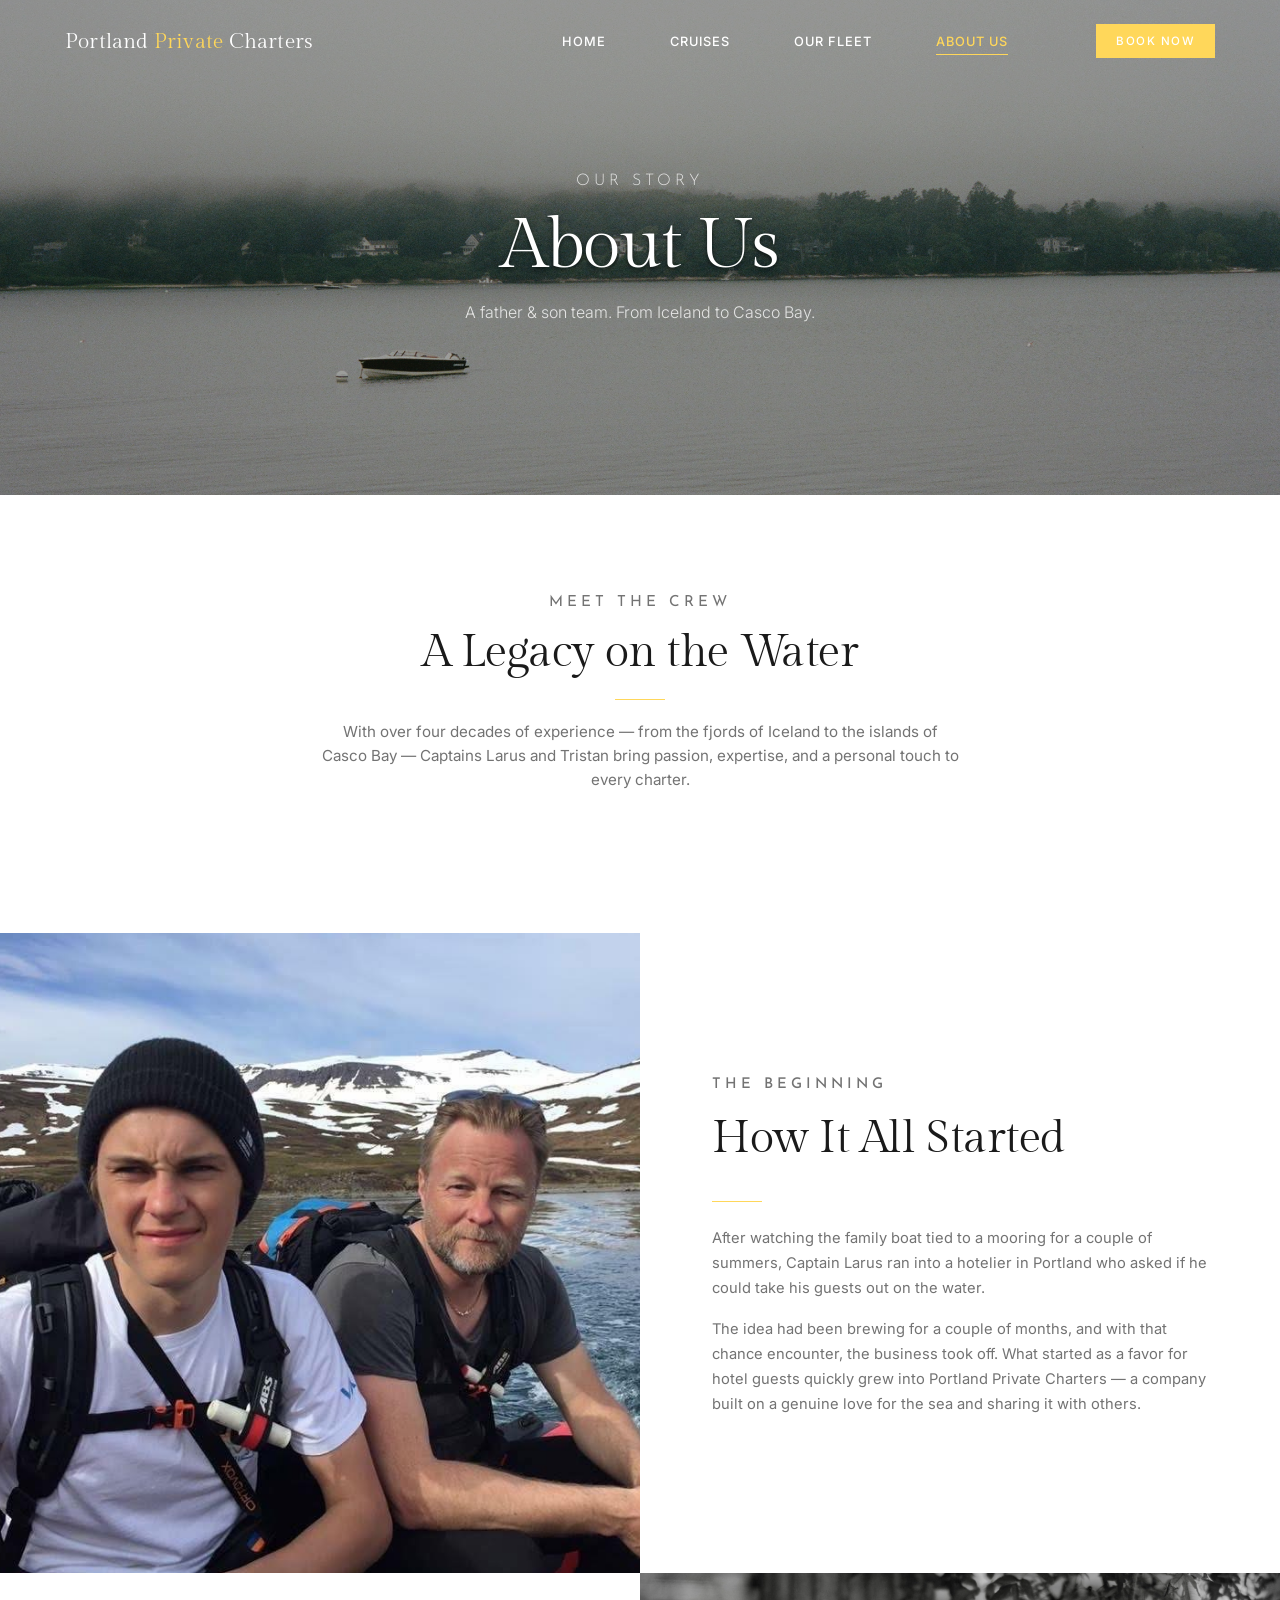
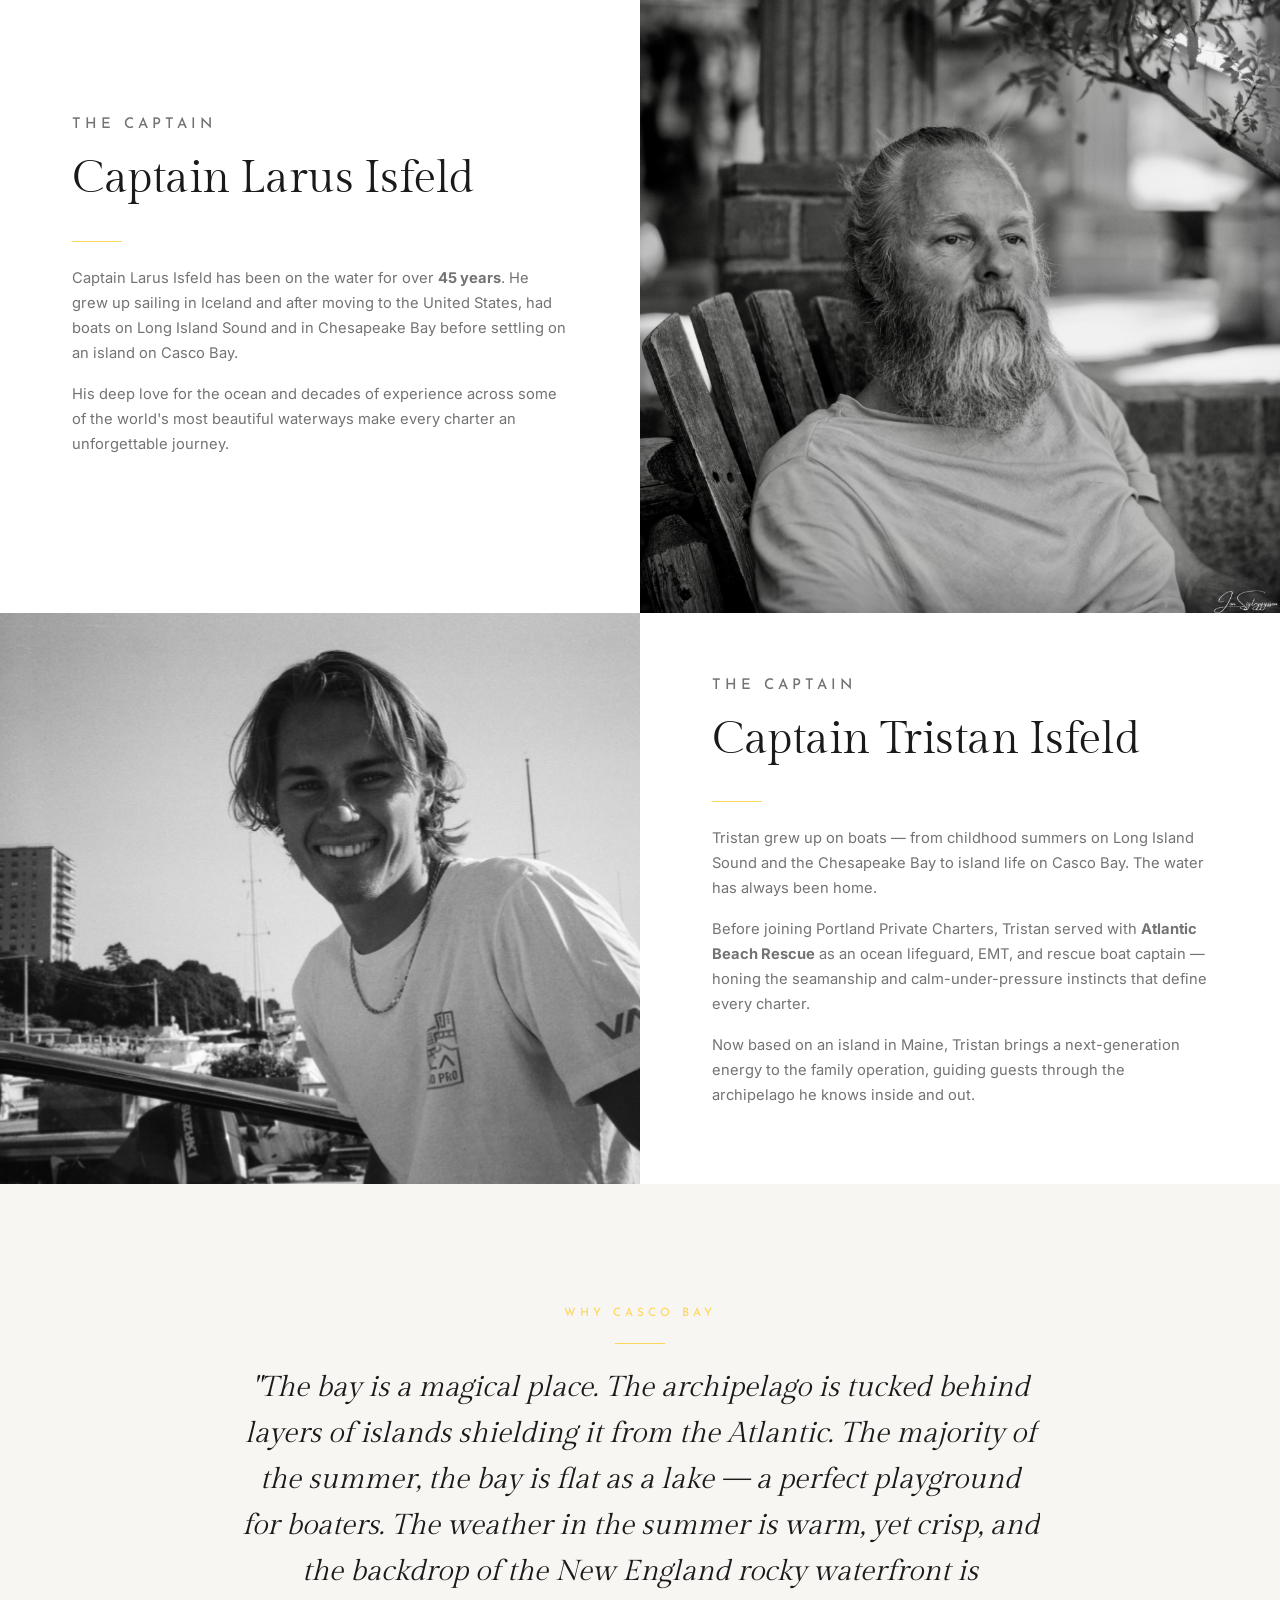
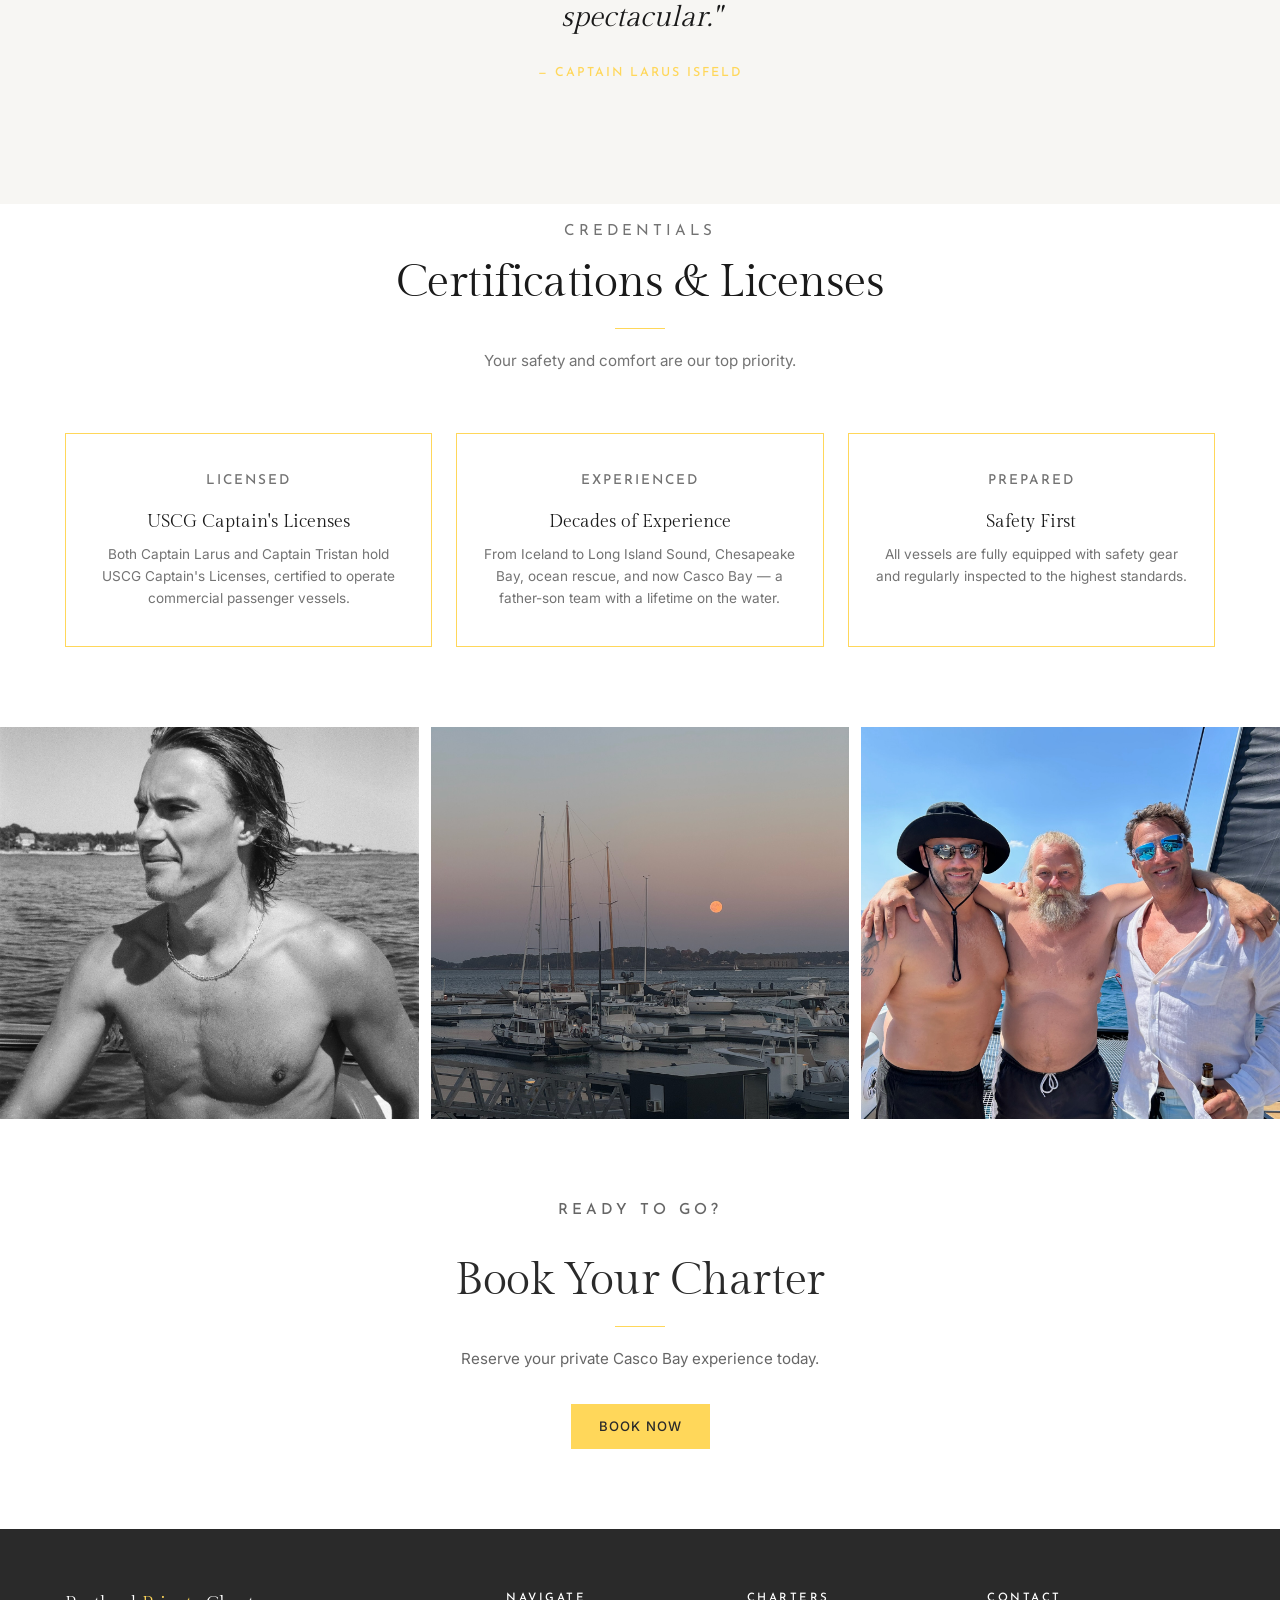
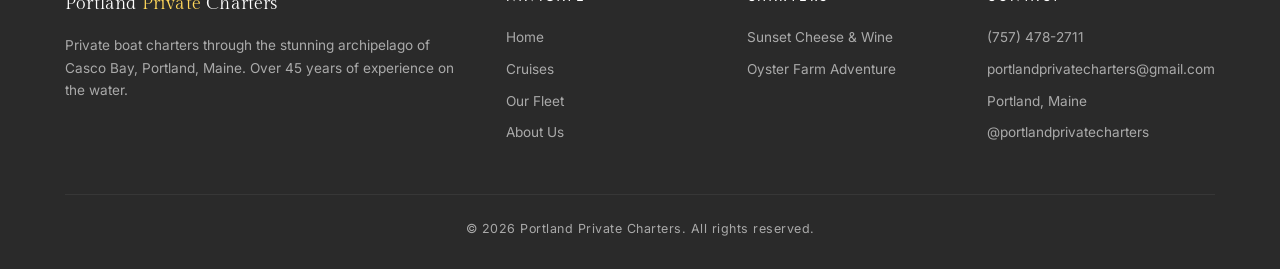
==== commit 2491e082: "Add Instagram link to footer on all pages" ====
--- a/about.html
+++ b/about.html
@@ -191,12 +191,14 @@
           <a href="tel:+17574782711">(757) 478-2711</a>
           <a href="mailto:portlandprivatecharters@gmail.com">portlandprivatecharters@gmail.com</a>
           <a href="https://share.google/2xyIWOcaP1XQRHjCo" target="_blank">Portland, Maine</a>
+          <a href="https://www.instagram.com/portlandprivatecharters" target="_blank">@portlandprivatecharters</a>
         </div>
       </div>
       <div class="footer-contact-icons">
         <a href="tel:+17574782711" aria-label="Call us"><svg width="22" height="22" viewBox="0 0 24 24" fill="none" stroke="currentColor" stroke-width="1.5" stroke-linecap="round" stroke-linejoin="round"><path d="M22 16.92v3a2 2 0 0 1-2.18 2 19.79 19.79 0 0 1-8.63-3.07 19.5 19.5 0 0 1-6-6 19.79 19.79 0 0 1-3.07-8.67A2 2 0 0 1 4.11 2h3a2 2 0 0 1 2 1.72c.127.96.361 1.903.7 2.81a2 2 0 0 1-.45 2.11L8.09 9.91a16 16 0 0 0 6 6l1.27-1.27a2 2 0 0 1 2.11-.45c.907.339 1.85.573 2.81.7A2 2 0 0 1 22 16.92z"/></svg></a>
         <a href="mailto:portlandprivatecharters@gmail.com" aria-label="Email us"><svg width="22" height="22" viewBox="0 0 24 24" fill="none" stroke="currentColor" stroke-width="1.5" stroke-linecap="round" stroke-linejoin="round"><rect x="2" y="4" width="20" height="16" rx="2"/><path d="m22 7-8.97 5.7a1.94 1.94 0 0 1-2.06 0L2 7"/></svg></a>
         <a href="https://share.google/2xyIWOcaP1XQRHjCo" target="_blank" aria-label="Our location"><svg width="22" height="22" viewBox="0 0 24 24" fill="none" stroke="currentColor" stroke-width="1.5" stroke-linecap="round" stroke-linejoin="round"><path d="M21 10c0 7-9 13-9 13s-9-6-9-13a9 9 0 0 1 18 0z"/><circle cx="12" cy="10" r="3"/></svg></a>
+        <a href="https://www.instagram.com/portlandprivatecharters" target="_blank" aria-label="Instagram"><svg width="22" height="22" viewBox="0 0 24 24" fill="none" stroke="currentColor" stroke-width="1.5" stroke-linecap="round" stroke-linejoin="round"><rect x="2" y="2" width="20" height="20" rx="5"/><circle cx="12" cy="12" r="5"/><circle cx="17.5" cy="6.5" r="1.5"/></svg></a>
       </div>
       <div class="footer-bottom">
         &copy; 2026 Portland Private Charters. All rights reserved.
--- a/css/style.css
+++ b/css/style.css
@@ -1460,6 +1460,7 @@
   .nav-links a { font-size: 1rem; letter-spacing: 2px; }
   .nav-cta { margin-left: 0; margin-top: 12px; }
   .hamburger { display: flex; }
+  .logo { font-size: 1.2rem; letter-spacing: 0.02em; text-shadow: 0 1px 3px rgba(0,0,0,0.3); }
 
   .container { padding: 0 20px; }
 
